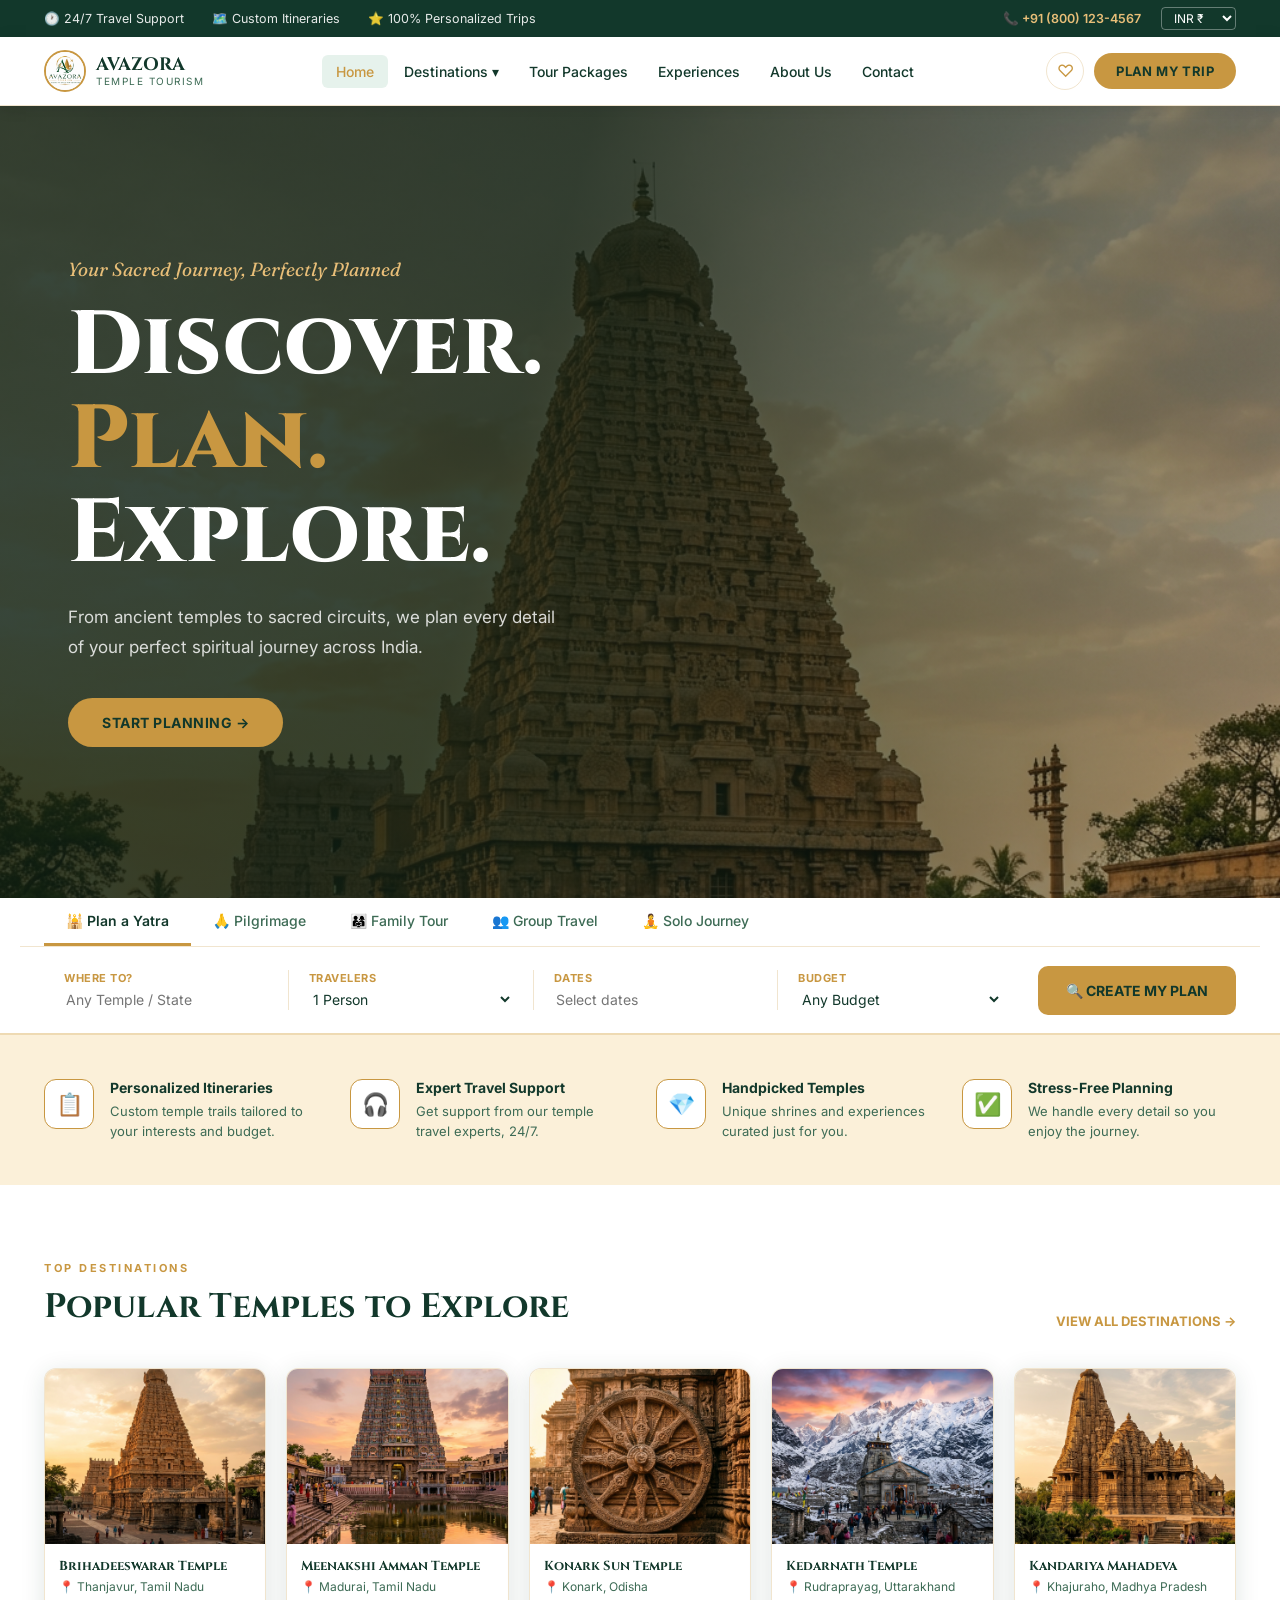
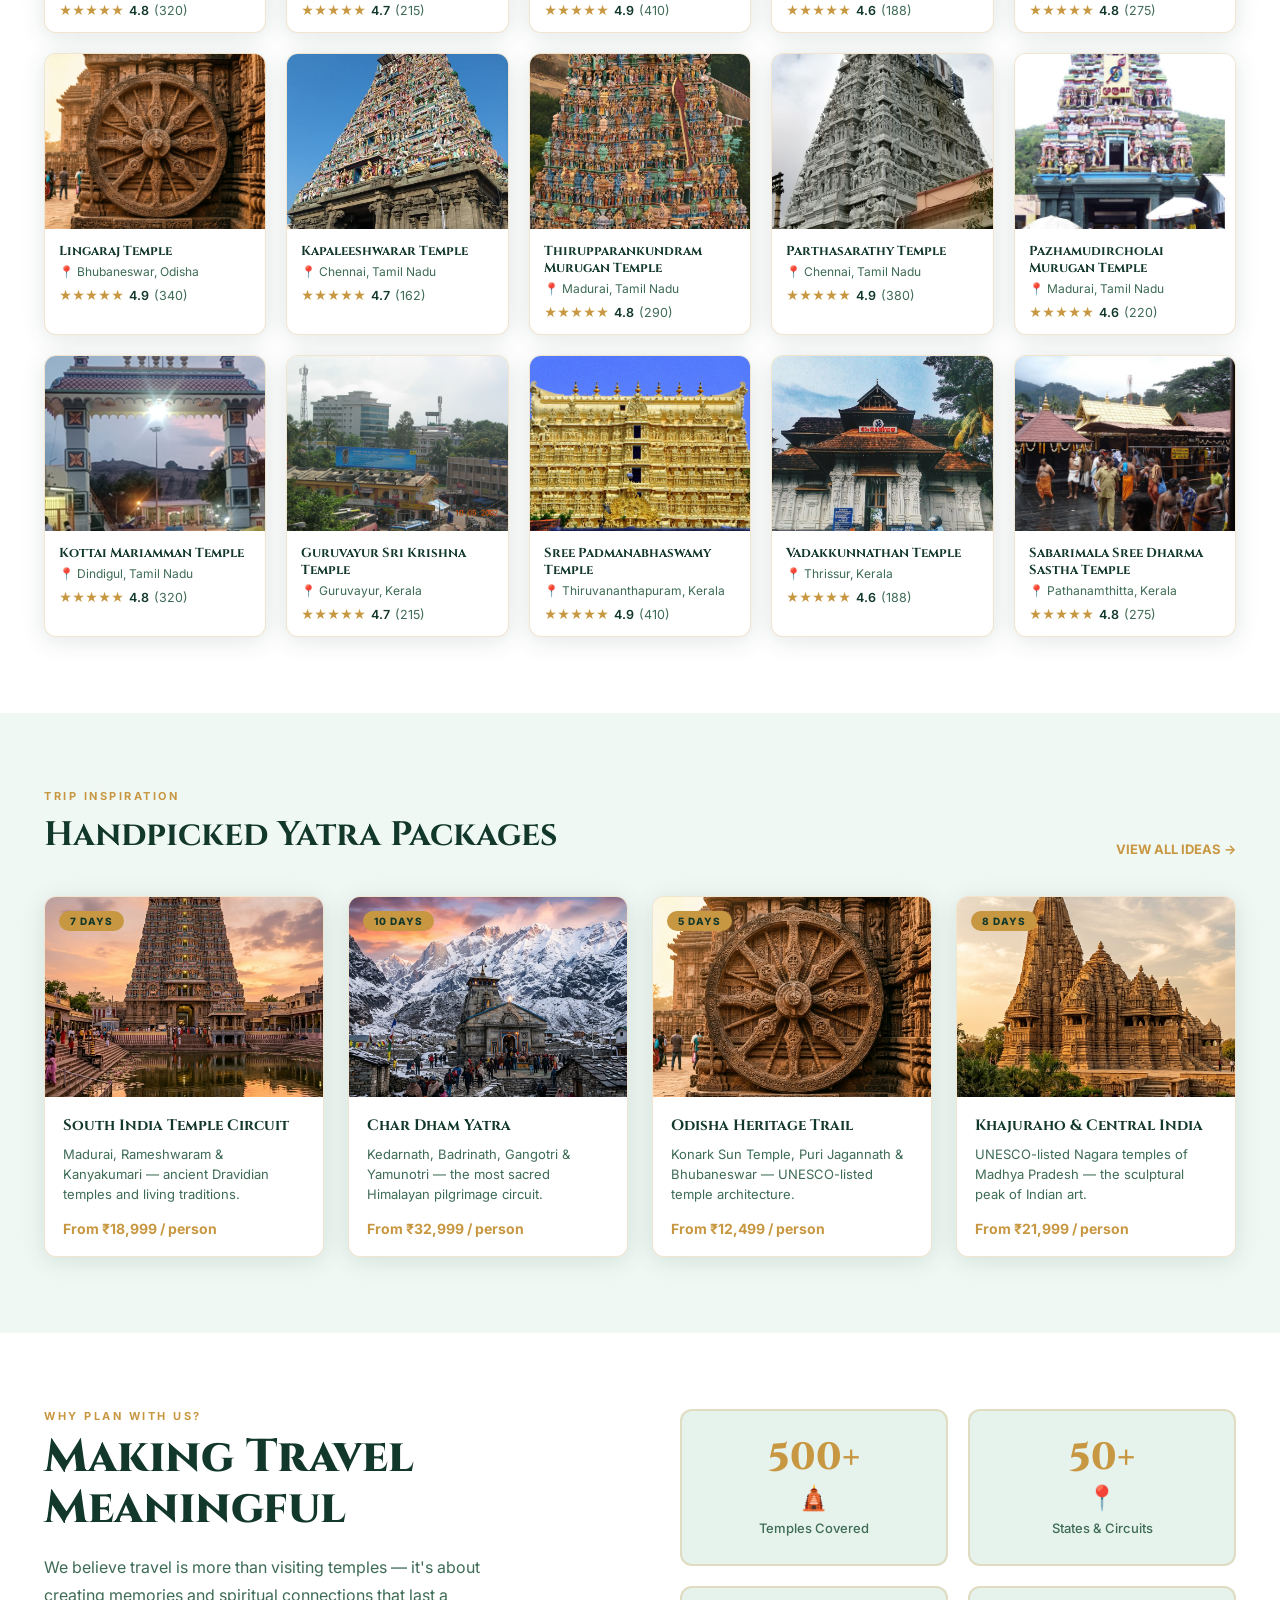
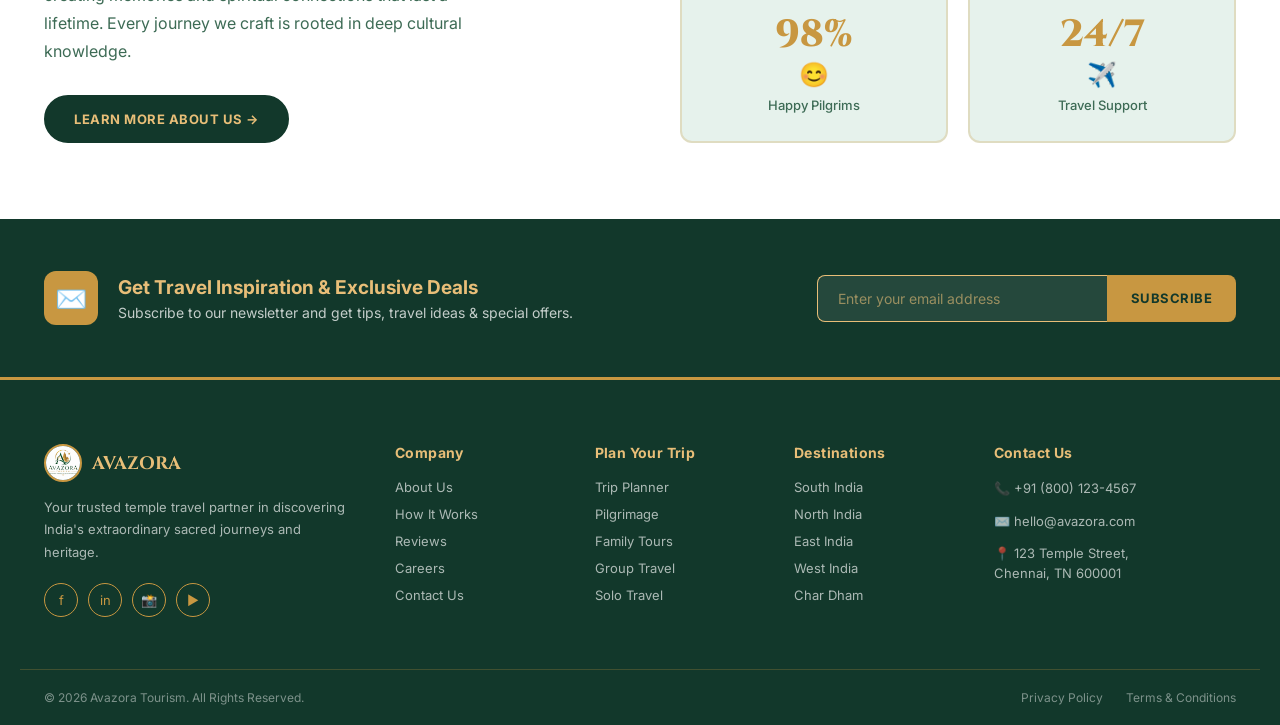
==== index.html @ a1feca76 "Deploy latest V2.1 website to root for GitHub Pages (index, destinations, packages, planner, images)" ====
<!DOCTYPE html>
<html lang="en">
<head>
    <meta charset="UTF-8" />
    <meta name="viewport" content="width=device-width, initial-scale=1.0" />
    <title>Avazora Tourism — Discover Sacred India</title>
    <meta name="description" content="Explore India's sacred temples, timeless heritage, architecture, and unforgettable spiritual journeys." />

    <!-- Fonts -->
    <link rel="preconnect" href="https://fonts.googleapis.com">
    <link rel="preconnect" href="https://fonts.gstatic.com" crossorigin>
    <link href="https://fonts.googleapis.com/css2?family=Cinzel:wght@500;600;700;800&family=Fraunces:ital,opsz,wght@0,9..144,400;0,9..144,600;1,9..144,500&family=Inter:wght@300;400;500;600;700&family=Space+Grotesk:wght@500;600;700&display=swap" rel="stylesheet">

    <style>
    /* ============================================================
       AVAZORA — Green + Gold Only Theme
    ============================================================ */
    :root {
        /* ── GREENS ── */
        --green:        #12382B;   /* deep forest green  */
        --green-mid:    #1E5C3E;   /* mid green          */
        --green-light:  #2A7A52;   /* lighter green      */
        --green-pale:   #E6F2EC;   /* very light green bg */
        --green-tint:   #F0F8F4;   /* section alternate bg */

        /* ── GOLDS ── */
        --gold:         #C89741;   /* primary gold       */
        --gold-bright:  #E8BE78;   /* brighter gold      */
        --gold-light:   #FBF0D9;   /* very light gold bg */

        /* ── NEUTRALS (green-tinted, not gray) ── */
        --white:        #FFFFFF;
        --text:         #12382B;   /* dark green as text */
        --text-soft:    #3D6B55;   /* softer green text  */
        --border:       rgba(200,151,65,0.25);  /* gold-tinted border */
        --border-solid: #C89741;

        --shadow:       0 4px 24px rgba(18,56,43,0.12);
        --radius:       12px;
    }

    *, *::before, *::after { box-sizing: border-box; }
    html, body {
        margin: 0; padding: 0;
        overflow-x: hidden;
        font-family: 'Inter', sans-serif;
        color: var(--text);
        background: var(--white);
        scroll-behavior: smooth;
    }
    a { text-decoration: none; }
    img { display: block; }
    button, input, select { font-family: inherit; }

    /* ─────────────────────────────
       TOP UTILITY BAR
    ───────────────────────────── */
    .top-bar {
        background: var(--green);
        color: rgba(255,255,255,0.9);
        font-size: 12.5px;
        padding: 7px 0;
    }
    .top-bar-inner {
        max-width: 1240px; margin: 0 auto; padding: 0 24px;
        display: flex; justify-content: space-between; align-items: center; flex-wrap: wrap; gap: 8px;
    }
    .top-bar-left { display: flex; gap: 28px; }
    .top-bar-left span { display: flex; align-items: center; gap: 6px; }
    .top-bar-right { display: flex; gap: 20px; align-items: center; }
    .top-bar-right a { color: var(--gold-bright); font-size: 12.5px; font-weight: 600; }
    .top-bar-right select {
        background: transparent; color: #fff;
        border: 1px solid rgba(255,255,255,0.35);
        border-radius: 4px; padding: 2px 8px; font-size: 12px; cursor: pointer;
    }

    /* ─────────────────────────────
       NAVBAR
    ───────────────────────────── */
    .navbar {
        position: sticky; top: 0; z-index: 1000;
        background: var(--white);
        box-shadow: 0 2px 16px rgba(18,56,43,0.12);
        border-bottom: 1px solid var(--border);
    }
    .nav-inner {
        max-width: 1240px; margin: 0 auto; padding: 0 24px;
        display: flex; align-items: center; gap: 16px; height: 68px;
    }
    .nav-logo {
        display: flex; align-items: center; gap: 10px; flex-shrink: 0;
    }
    .nav-logo img {
        width: 42px; height: 42px; border-radius: 50%; object-fit: cover;
        border: 2px solid var(--gold);
    }
    .nav-logo-text .brand { display: block; font-family: 'Cinzel', serif; font-size: 18px; font-weight: 700; color: var(--green); line-height: 1.1; }
    .nav-logo-text .sub   { display: block; font-size: 10px; color: var(--text-soft); letter-spacing: 1.5px; text-transform: uppercase; }

    .nav-links {
        display: flex; align-items: center; gap: 2px;
        flex: 1; justify-content: center;
    }
    .nav-links a {
        color: var(--green); font-size: 14px; font-weight: 500;
        padding: 8px 14px; border-radius: 6px; transition: 0.2s; white-space: nowrap;
    }
    .nav-links a:hover, .nav-links a.active { color: var(--gold); background: var(--green-pale); }

    .nav-dropdown { position: relative; }
    .nav-dropdown-menu {
        display: none; position: absolute; top: calc(100% + 6px); left: 0;
        background: var(--white); border: 1px solid var(--border);
        border-radius: var(--radius); box-shadow: var(--shadow);
        min-width: 190px; padding: 8px; z-index: 999;
    }
    .nav-dropdown:hover .nav-dropdown-menu { display: block; }
    .nav-dropdown-menu a {
        display: block; padding: 10px 16px; color: var(--green) !important;
        font-size: 14px; border-radius: 6px; transition: 0.2s;
    }
    .nav-dropdown-menu a:hover { background: var(--green-pale); color: var(--gold) !important; }

    .nav-right { display: flex; align-items: center; gap: 10px; }
    .nav-fav-btn {
        background: none; border: 1.5px solid var(--border);
        border-radius: 50%; width: 38px; height: 38px;
        font-size: 17px; cursor: pointer; color: var(--gold); transition: 0.2s;
        display: flex; align-items: center; justify-content: center;
    }
    .nav-fav-btn:hover { border-color: var(--gold); background: var(--gold-light); }

    .nav-plan-btn {
        background: var(--gold); color: var(--green);
        border: none; padding: 10px 22px; border-radius: 30px;
        font-size: 13px; font-weight: 700; cursor: pointer;
        letter-spacing: 0.4px; transition: 0.2s; white-space: nowrap;
    }
    .nav-plan-btn:hover { background: var(--gold-bright); transform: translateY(-1px); }

    .nav-mobile-toggle {
        display: none; background: var(--green-pale);
        border: 1.5px solid var(--border); border-radius: 7px;
        padding: 6px 11px; font-size: 20px; cursor: pointer; color: var(--green);
    }
    .nav-mobile-menu {
        display: none; flex-direction: column;
        background: var(--white); border-top: 2px solid var(--gold);
        padding: 10px 24px 20px;
    }
    .nav-mobile-menu.open { display: flex; }
    .nav-mobile-menu a {
        color: var(--green); padding: 13px 0;
        border-bottom: 1px solid var(--border); font-size: 15px;
    }
    .nav-mobile-menu a:last-child { border-bottom: none; color: var(--gold); font-weight: 700; }

    /* ─────────────────────────────
       HERO SECTION
    ───────────────────────────── */
    .hero {
        position: relative; height: 88vh; min-height: 560px;
        overflow: hidden; display: flex; align-items: center;
    }
    .hero-img {
        position: absolute; inset: 0;
        width: 100%; height: 100%; object-fit: cover; object-position: center top;
    }
    .hero-overlay {
        position: absolute; inset: 0;
        background: linear-gradient(105deg, rgba(12,30,19,0.82) 40%, rgba(12,30,19,0.30) 100%);
    }
    .hero-content {
        position: relative; z-index: 2;
        max-width: 1240px; width: 100%; margin: 0 auto; padding: 0 48px;
    }
    .hero-tagline {
        font-family: 'Fraunces', serif; font-style: italic;
        font-size: 19px; color: var(--gold-bright); margin: 0 0 18px;
    }
    .hero-heading {
        font-family: 'Cinzel', serif;
        font-size: clamp(46px, 7vw, 90px); font-weight: 800;
        color: #fff; line-height: 1.05; margin: 0 0 22px;
    }
    .hero-heading .gold { color: var(--gold); }
    .hero-desc {
        font-size: 17px; color: rgba(255,255,255,0.82);
        max-width: 500px; line-height: 1.75; margin: 0 0 36px;
    }
    .hero-btn {
        display: inline-flex; align-items: center; gap: 10px;
        background: var(--gold); color: var(--green);
        padding: 16px 34px; border-radius: 30px;
        font-size: 14px; font-weight: 700; letter-spacing: 0.5px;
        transition: 0.2s;
    }
    .hero-btn:hover { background: var(--gold-bright); transform: translateY(-2px); box-shadow: 0 8px 28px rgba(200,151,65,0.45); }

    /* ─────────────────────────────
       PLAN BAR
    ───────────────────────────── */
    .plan-bar {
        background: var(--white);
        box-shadow: 0 8px 32px rgba(0,0,0,0.11);
    }
    .plan-tabs {
        max-width: 1240px; margin: 0 auto;
        padding: 0 24px; display: flex; overflow-x: auto;
    }
    .plan-tab {
        background: none; border: none; padding: 14px 22px;
        font-size: 14px; font-weight: 500; color: var(--text-soft);
        cursor: pointer; border-bottom: 3px solid transparent;
        white-space: nowrap; transition: 0.2s; display: flex; align-items: center; gap: 7px;
    }
    .plan-tab:hover { color: var(--green); }
    .plan-tab.active { color: var(--green); border-bottom-color: var(--gold); font-weight: 600; }

    .plan-search {
        max-width: 1240px; margin: 0 auto; padding: 16px 24px;
        display: flex; align-items: center; gap: 0;
        border-top: 1px solid var(--border); flex-wrap: wrap;
    }
    .plan-field { flex: 1; min-width: 130px; padding: 8px 20px; }
    .plan-field label {
        display: block; font-size: 11px; font-weight: 700;
        color: var(--gold); text-transform: uppercase;
        letter-spacing: 0.5px; margin-bottom: 4px;
    }
    .plan-field input, .plan-field select {
        width: 100%; border: none; outline: none;
        font-size: 14px; color: var(--green); background: transparent;
    }
    .plan-divider { width: 1px; height: 40px; background: var(--border); flex-shrink: 0; }
    .plan-search-btn {
        background: var(--gold); color: var(--green);
        border: none; padding: 16px 28px; border-radius: 10px;
        font-size: 14px; font-weight: 700; cursor: pointer;
        margin-left: 16px; transition: 0.2s; white-space: nowrap; flex-shrink: 0;
    }
    .plan-search-btn:hover { background: var(--gold-bright); }

    /* ─────────────────────────────
       FEATURES STRIP
    ───────────────────────────── */
    .features {
        border-top: 2px solid var(--border); padding: 44px 0;
        background: var(--gold-light);
    }
    .features-inner {
        max-width: 1240px; margin: 0 auto; padding: 0 24px;
        display: grid; grid-template-columns: repeat(4,1fr); gap: 32px;
    }
    .feature { display: flex; align-items: flex-start; gap: 16px; }
    .feature-icon {
        width: 50px; height: 50px; border: 1.5px solid var(--gold);
        border-radius: 12px; display: flex; align-items: center;
        justify-content: center; font-size: 22px; flex-shrink: 0;
        background: var(--white);
    }
    .feature h4 { margin: 0 0 5px; font-size: 14px; font-weight: 700; color: var(--green); }
    .feature p  { margin: 0; font-size: 13px; color: var(--text-soft); line-height: 1.55; }

    /* ─────────────────────────────
       SECTION SHELL
    ───────────────────────────── */
    .section { padding: 76px 0; background: var(--white); }
    .section-gray { background: var(--green-tint); }
    .section-inner { max-width: 1240px; margin: 0 auto; padding: 0 24px; }
    .section-header {
        display: flex; justify-content: space-between;
        align-items: flex-end; margin-bottom: 38px;
    }
    .eyebrow {
        display: block; font-size: 11px; font-weight: 700;
        color: var(--gold); text-transform: uppercase;
        letter-spacing: 2.5px; margin-bottom: 9px;
    }
    .section-header h2 {
        font-family: 'Cinzel', serif;
        font-size: clamp(22px, 3vw, 34px); font-weight: 700;
        color: var(--green); margin: 0;
    }
    .view-all {
        color: var(--gold); font-size: 13px; font-weight: 700;
        white-space: nowrap; display: flex; align-items: center; gap: 4px;
        transition: 0.2s; border-bottom: 1px solid transparent;
    }
    .view-all:hover { border-bottom-color: var(--gold); }

    /* ─────────────────────────────
       TEMPLE GRID
    ───────────────────────────── */
    .temple-grid-w {
        display: grid;
        grid-template-columns: repeat(5, 1fr);
        gap: 20px;
    }
    .temple-card-w {
        border-radius: var(--radius); overflow: hidden;
        box-shadow: var(--shadow); background: var(--white);
        border: 1px solid var(--border);
        cursor: pointer; transition: transform 0.25s, box-shadow 0.25s;
    }
    .temple-card-w:hover { transform: translateY(-6px); box-shadow: 0 14px 40px rgba(18,56,43,0.18); border-color: var(--gold); }
    .temple-card-w img { width: 100%; height: 175px; object-fit: cover; }
    .temple-card-w .tc-info { padding: 14px; }
    .temple-card-w .tc-name {
        font-family: 'Cinzel', serif; font-size: 13px; font-weight: 700;
        color: var(--green); margin: 0 0 4px; line-height: 1.3;
    }
    .temple-card-w .tc-loc { font-size: 12px; color: var(--text-soft); margin-bottom: 9px; }
    .temple-card-w .tc-rating {
        display: flex; align-items: center; gap: 5px;
        font-size: 12.5px; font-weight: 600; color: var(--green);
    }
    .tc-stars { color: var(--gold); }
    .tc-count { color: var(--text-soft); font-weight: 400; }

    /* ─────────────────────────────
       PACKAGES
    ───────────────────────────── */
    .packages-grid {
        display: grid; grid-template-columns: repeat(4,1fr); gap: 24px;
    }
    .pkg-card {
        background: var(--white); border-radius: var(--radius);
        overflow: hidden; box-shadow: var(--shadow);
        border: 1px solid var(--border);
        position: relative; transition: transform 0.25s; cursor: pointer;
    }
    .pkg-card:hover { transform: translateY(-6px); border-color: var(--gold); }
    .pkg-badge {
        position: absolute; top: 14px; left: 14px;
        background: var(--gold); color: var(--green);
        font-size: 10px; font-weight: 800; padding: 4px 11px;
        border-radius: 20px; letter-spacing: 1px; z-index: 2;
    }
    .pkg-card img { width: 100%; height: 200px; object-fit: cover; }
    .pkg-info { padding: 18px; }
    .pkg-info h3 {
        font-family: 'Cinzel', serif; font-size: 15px;
        font-weight: 700; color: var(--green); margin: 0 0 8px;
    }
    .pkg-info p {
        font-size: 13px; color: var(--text-soft);
        line-height: 1.55; margin: 0 0 14px;
    }
    .pkg-price { font-size: 14px; font-weight: 700; color: var(--gold); }

    /* ─────────────────────────────
       WHY AVAZORA
    ───────────────────────────── */
    .why-grid {
        display: grid; grid-template-columns: 1fr 1fr;
        gap: 80px; align-items: center;
    }
    .why-left h2 {
        font-family: 'Cinzel', serif;
        font-size: clamp(28px, 4vw, 46px); font-weight: 800;
        color: var(--green); line-height: 1.1; margin: 0 0 20px;
    }
    .why-left p {
        font-size: 16px; color: var(--text-soft);
        line-height: 1.75; margin: 0 0 30px; max-width: 440px;
    }
    .why-btn {
        display: inline-flex; align-items: center; gap: 8px;
        background: var(--green); color: var(--gold-bright);
        padding: 14px 28px; border-radius: 30px;
        font-size: 13px; font-weight: 700; letter-spacing: 0.5px; transition: 0.2s;
        border: 2px solid var(--green);
    }
    .why-btn:hover { background: var(--gold); color: var(--green); border-color: var(--gold); }
    .why-stats {
        display: grid; grid-template-columns: 1fr 1fr; gap: 20px;
    }
    .stat-card {
        border: 2px solid var(--border); border-radius: var(--radius);
        padding: 28px 20px; text-align: center; transition: 0.2s;
        background: var(--green-pale);
    }
    .stat-card:hover { border-color: var(--gold); background: var(--gold-light); box-shadow: var(--shadow); }
    .stat-num {
        font-family: 'Cinzel', serif; font-size: 38px; font-weight: 800;
        color: var(--gold); line-height: 1; margin-bottom: 6px;
    }
    .stat-ico { font-size: 24px; margin-bottom: 8px; }
    .stat-lbl { font-size: 13px; color: var(--text-soft); font-weight: 500; }

    /* ─────────────────────────────
       NEWSLETTER
    ───────────────────────────── */
    .newsletter {
        background: var(--green); padding: 52px 0;
    }
    .newsletter-inner {
        max-width: 1240px; margin: 0 auto; padding: 0 24px;
        display: flex; align-items: center;
        justify-content: space-between; gap: 32px; flex-wrap: wrap;
    }
    .newsletter-left { display: flex; align-items: center; gap: 20px; }
    .nl-icon {
        width: 54px; height: 54px; background: var(--gold);
        border-radius: 12px; display: flex; align-items: center;
        justify-content: center; font-size: 26px; flex-shrink: 0; color: var(--green);
    }
    .newsletter-left h3 { margin: 0 0 5px; font-size: 19px; font-weight: 700; color: var(--gold-bright); }
    .newsletter-left p  { margin: 0; font-size: 14px; color: rgba(255,255,255,0.75); }
    .nl-form { display: flex; flex-shrink: 0; }
    .nl-form input {
        padding: 14px 20px; border: 1.5px solid var(--gold-bright);
        border-right: none; border-radius: 8px 0 0 8px;
        font-size: 14px; width: 290px; outline: none; background: rgba(255,255,255,0.08);
        color: var(--gold-bright);
    }
    .nl-form input::placeholder { color: rgba(232,190,120,0.6); }
    .nl-form input:focus { border-color: var(--gold); background: rgba(255,255,255,0.12); }
    .nl-form button {
        background: var(--gold); color: var(--green);
        border: none; padding: 14px 24px; border-radius: 0 8px 8px 0;
        font-size: 13px; font-weight: 700; cursor: pointer;
        letter-spacing: 0.5px; transition: 0.2s;
    }
    .nl-form button:hover { background: var(--gold-bright); }

    /* ─────────────────────────────
       FOOTER
    ───────────────────────────── */
    .footer { background: var(--green); border-top: 3px solid var(--gold); padding: 64px 0 0; }
    .footer-inner {
        max-width: 1240px; margin: 0 auto; padding: 0 24px 52px;
        display: grid; grid-template-columns: 2fr 1fr 1fr 1fr 1.6fr; gap: 48px;
    }
    .footer-brand { }
    .footer-logo { display: flex; align-items: center; gap: 10px; margin-bottom: 14px; }
    .footer-logo img { width: 38px; height: 38px; border-radius: 50%; object-fit: cover; border: 2px solid var(--gold); }
    .footer-logo span { font-family: 'Cinzel', serif; font-size: 18px; font-weight: 700; color: var(--gold-bright); }
    .footer-brand p { font-size: 13px; color: rgba(255,255,255,0.65); line-height: 1.7; margin: 0 0 20px; }
    .footer-social { display: flex; gap: 10px; }
    .footer-social a {
        width: 34px; height: 34px; border: 1.5px solid var(--gold);
        border-radius: 50%; display: flex; align-items: center;
        justify-content: center; color: var(--gold);
        font-size: 13px; transition: 0.2s;
    }
    .footer-social a:hover { background: var(--gold); color: var(--green); }
    .footer-col h4 { font-size: 14px; font-weight: 700; color: var(--gold-bright); margin: 0 0 18px; letter-spacing: 0.4px; }
    .footer-col a {
        display: block; color: rgba(255,255,255,0.65);
        font-size: 13px; margin-bottom: 11px; transition: 0.2s;
    }
    .footer-col a:hover { color: var(--gold-bright); }
    .footer-col .contact-line { font-size: 13px; color: rgba(255,255,255,0.65); margin-bottom: 10px; line-height: 1.5; }
    .footer-bottom {
        border-top: 1px solid rgba(200,151,65,0.25);
        padding: 20px 24px; max-width: 1240px; margin: 0 auto;
        display: flex; justify-content: space-between; align-items: center;
        font-size: 12px; color: rgba(255,255,255,0.45); flex-wrap: wrap; gap: 12px;
    }
    .footer-bottom a { color: rgba(255,255,255,0.45); margin-left: 20px; }
    .footer-bottom a:hover { color: var(--gold-bright); }

    /* ─────────────────────────────
       AUTH MODAL
    ───────────────────────────── */
    .auth-backdrop {
        display: none; position: fixed; inset: 0;
        background: rgba(18,56,43,0.7); z-index: 9999;
        align-items: center; justify-content: center;
    }
    .auth-backdrop.open { display: flex; }
    .auth-modal {
        background: var(--white); border-radius: 16px;
        border: 2px solid var(--gold);
        width: 100%; max-width: 820px; margin: 20px;
        overflow: hidden; box-shadow: 0 24px 60px rgba(18,56,43,0.35);
        position: relative;
    }
    .auth-close {
        position: absolute; top: 16px; right: 16px;
        width: 32px; height: 32px; border-radius: 50%;
        background: var(--green-pale); cursor: pointer;
        display: flex; align-items: center; justify-content: center;
        font-size: 18px; color: var(--green); z-index: 10;
        border: 1px solid var(--border); transition: 0.2s;
    }
    .auth-close:hover { background: var(--gold); color: var(--green); }
    .auth-split { display: flex; min-height: 420px; }
    .auth-left {
        width: 42%; background: linear-gradient(160deg, var(--green) 0%, var(--green-mid) 100%);
        padding: 48px 36px; display: flex; flex-direction: column;
        align-items: center; justify-content: center; text-align: center;
    }
    .auth-left img { width: 70px; height: 70px; border-radius: 50%; object-fit: cover; border: 2.5px solid var(--gold); margin-bottom: 18px; }
    .auth-left h3 { font-family: 'Cinzel', serif; color: var(--gold-bright); font-size: 22px; margin: 0 0 24px; }
    .auth-benefits { list-style: none; padding: 0; margin: 0; width: 100%; }
    .auth-benefits li { color: rgba(255,255,255,0.85); font-size: 14px; padding: 10px 0; border-bottom: 1px solid rgba(200,151,65,0.25); display: flex; align-items: center; gap: 10px; text-align: left; }
    .auth-benefits li:last-child { border-bottom: none; }
    .auth-right { flex: 1; padding: 48px 40px; }
    .auth-right h2 { font-family: 'Cinzel', serif; font-size: 22px; color: var(--green); margin: 0 0 8px; }
    .auth-sub { font-size: 14px; color: var(--text-soft); margin: 0 0 28px; }
    .auth-form { display: flex; flex-direction: column; gap: 14px; }
    .auth-input {
        width: 100%; padding: 14px 16px; border: 1.5px solid var(--border);
        border-radius: 8px; font-size: 14px; outline: none; transition: 0.2s;
        color: var(--green);
    }
    .auth-input:focus { border-color: var(--gold); background: var(--gold-light); }
    .auth-btn {
        background: var(--gold); color: var(--green); border: none;
        padding: 15px; border-radius: 8px; font-size: 15px;
        font-weight: 700; cursor: pointer; transition: 0.2s;
    }
    .auth-btn:hover { background: var(--gold-bright); }
    .auth-terms { font-size: 12px; color: var(--text-soft); margin-top: 16px; }
    .auth-terms a { color: var(--green-mid); font-weight: 600; }

    /* ─────────────────────────────
       RESPONSIVE
    ───────────────────────────── */
    @media (max-width: 1100px) {
        .temple-grid-w { grid-template-columns: repeat(3,1fr); }
        .packages-grid  { grid-template-columns: repeat(2,1fr); }
        .features-inner { grid-template-columns: repeat(2,1fr); }
        .footer-inner   { grid-template-columns: 1fr 1fr 1fr; gap: 32px; }
    }
    @media (max-width: 820px) {
        .nav-links { display: none; }
        .nav-mobile-toggle { display: block; }
        .why-grid  { grid-template-columns: 1fr; gap: 40px; }
        .temple-grid-w { grid-template-columns: repeat(2,1fr); }
        .packages-grid { grid-template-columns: 1fr; }
        .footer-inner  { grid-template-columns: 1fr 1fr; }
        .hero-content  { padding: 0 24px; }
        .plan-search   { flex-direction: column; gap: 12px; }
        .plan-divider  { display: none; }
        .plan-search-btn { width: 100%; margin-left: 0; }
        .auth-left { display: none; }
    }
    @media (max-width: 540px) {
        .temple-grid-w { grid-template-columns: 1fr; }
        .features-inner { grid-template-columns: 1fr; }
        .why-stats { grid-template-columns: 1fr 1fr; }
        .footer-inner { grid-template-columns: 1fr; }
        .top-bar-left { display: none; }
        .newsletter-inner { flex-direction: column; }
        .nl-form { width: 100%; }
        .nl-form input { width: 100%; }
    }
    </style>
</head>
<body>

    <!-- ═══════════════════════════════════════════
         TOP UTILITY BAR
    ═══════════════════════════════════════════ -->
    <div class="top-bar">
        <div class="top-bar-inner">
            <div class="top-bar-left">
                <span>🕐 24/7 Travel Support</span>
                <span>🗺️ Custom Itineraries</span>
                <span>⭐ 100% Personalized Trips</span>
            </div>
            <div class="top-bar-right">
                <a href="tel:+918001234567">📞 +91 (800) 123-4567</a>
                <select aria-label="Currency">
                    <option>INR ₹</option>
                    <option>USD $</option>
                </select>
            </div>
        </div>
    </div>

    <!-- ═══════════════════════════════════════════
         NAVBAR
    ═══════════════════════════════════════════ -->
    <nav class="navbar" id="nav">
        <div class="nav-inner">
            <a href="#home" class="nav-logo">
                <img src="images/logo.jpg" alt="Avazora Logo">
                <div class="nav-logo-text">
                    <span class="brand">AVAZORA</span>
                    <span class="sub">Temple Tourism</span>
                </div>
            </a>

            <div class="nav-links">
                <a href="index.html" class="active">Home</a>
                <div class="nav-dropdown">
                    <a href="destinations.html">Destinations ▾</a>
                    <div class="nav-dropdown-menu">
                        <a href="destinations.html?state=Tamil Nadu">Tamil Nadu</a>
                        <a href="destinations.html?state=Kerala">Kerala</a>
                        <a href="destinations.html?state=Odisha">Odisha</a>
                        <a href="destinations.html?state=Uttarakhand">Uttarakhand</a>
                        <a href="destinations.html?state=Madhya Pradesh">Madhya Pradesh</a>
                        <a href="destinations.html?state=Karnataka">Karnataka</a>
                    </div>
                </div>
                <a href="packages.html">Tour Packages</a>
                <a href="#services">Experiences</a>
                <a href="about.html">About Us</a>
                <a href="contact.html">Contact</a>
            </div>

            <div class="nav-right">
                <button class="nav-fav-btn" title="Saved temples">♡</button>
                <button class="nav-plan-btn" id="navPlanBtn" onclick="document.getElementById('authBackdrop').classList.add('open')">PLAN MY TRIP</button>
                <button class="nav-mobile-toggle" id="mobileToggle">☰</button>
            </div>
        </div>
        <div class="nav-mobile-menu" id="mobileMenu">
            <a href="index.html">Home</a>
            <a href="destinations.html">Destinations</a>
            <a href="packages.html">Tour Packages</a>
            <a href="#services">Experiences</a>
            <a href="about.html">About Us</a>
            <a href="contact.html">Contact</a>
            <a href="#" id="mobileAuthLink" onclick="document.getElementById('authBackdrop').classList.add('open'); document.getElementById('mobileMenu').classList.remove('open');">Login / Signup</a>
        </div>
    </nav>

    <!-- ═══════════════════════════════════════════
         HERO
    ═══════════════════════════════════════════ -->
    <section class="hero" id="home">
        <img src="images/brihadeeswarar.jpg" alt="Brihadeeswarar Temple" class="hero-img" onerror="this.src='images/meenakshi.jpg'">
        <div class="hero-overlay"></div>
        <div class="hero-content">
            <p class="hero-tagline">Your Sacred Journey, Perfectly Planned</p>
            <h1 class="hero-heading">
                Discover.<br>
                <span class="gold">Plan.</span><br>
                Explore.
            </h1>
            <p class="hero-desc">From ancient temples to sacred circuits, we plan every detail of your perfect spiritual journey across India.</p>
            <a href="#plan" class="hero-btn">START PLANNING →</a>
        </div>
    </section>

    <!-- ═══════════════════════════════════════════
         PLAN BAR
    ═══════════════════════════════════════════ -->
    <div class="plan-bar" id="plan">
        <div class="plan-tabs">
            <button class="plan-tab active" data-tab="yatra">🕌 Plan a Yatra</button>
            <button class="plan-tab" data-tab="pilgrimage">🙏 Pilgrimage</button>
            <button class="plan-tab" data-tab="family">👨‍👩‍👧 Family Tour</button>
            <button class="plan-tab" data-tab="group">👥 Group Travel</button>
            <button class="plan-tab" data-tab="solo">🧘 Solo Journey</button>
        </div>
        <div class="plan-search">
            <div class="plan-field">
                <label>Where to?</label>
                <input type="text" placeholder="Any Temple / State">
            </div>
            <div class="plan-divider"></div>
            <div class="plan-field">
                <label>Travelers</label>
                <select>
                    <option>1 Person</option>
                    <option>2 Persons</option>
                    <option>Family (4+)</option>
                    <option>Group (10+)</option>
                </select>
            </div>
            <div class="plan-divider"></div>
            <div class="plan-field">
                <label>Dates</label>
                <input type="text" placeholder="Select dates" onfocus="this.type='date'" onblur="if(!this.value)this.type='text'">
            </div>
            <div class="plan-divider"></div>
            <div class="plan-field">
                <label>Budget</label>
                <select>
                    <option>Any Budget</option>
                    <option>Under ₹10,000</option>
                    <option>₹10K – ₹25K</option>
                    <option>₹25K – ₹50K</option>
                    <option>₹50K+</option>
                </select>
            </div>
            <button class="plan-search-btn" onclick="document.getElementById('authBackdrop').classList.add('open')">
                🔍 CREATE MY PLAN
            </button>
        </div>
    </div>

    <!-- ═══════════════════════════════════════════
         FEATURES
    ═══════════════════════════════════════════ -->
    <div class="features" id="services">
        <div class="features-inner">
            <div class="feature">
                <div class="feature-icon">📋</div>
                <div>
                    <h4>Personalized Itineraries</h4>
                    <p>Custom temple trails tailored to your interests and budget.</p>
                </div>
            </div>
            <div class="feature">
                <div class="feature-icon">🎧</div>
                <div>
                    <h4>Expert Travel Support</h4>
                    <p>Get support from our temple travel experts, 24/7.</p>
                </div>
            </div>
            <div class="feature">
                <div class="feature-icon">💎</div>
                <div>
                    <h4>Handpicked Temples</h4>
                    <p>Unique shrines and experiences curated just for you.</p>
                </div>
            </div>
            <div class="feature">
                <div class="feature-icon">✅</div>
                <div>
                    <h4>Stress-Free Planning</h4>
                    <p>We handle every detail so you enjoy the journey.</p>
                </div>
            </div>
        </div>
    </div>

    <!-- ═══════════════════════════════════════════
         POPULAR TEMPLES
    ═══════════════════════════════════════════ -->
    <section class="section" id="temples">
        <div class="section-inner">
            <div class="section-header">
                <div>
                    <span class="eyebrow">TOP DESTINATIONS</span>
                    <h2>Popular Temples to Explore</h2>
                </div>
                <a href="#temples" class="view-all">VIEW ALL DESTINATIONS →</a>
            </div>
            <!-- Rendered by main.js into .temple-grid-w -->
            <div class="temple-grid-w" id="templeGrid"></div>
        </div>
    </section>

    <!-- ═══════════════════════════════════════════
         PACKAGES
    ═══════════════════════════════════════════ -->
    <section class="section section-gray" id="packages">
        <div class="section-inner">
            <div class="section-header">
                <div>
                    <span class="eyebrow">TRIP INSPIRATION</span>
                    <h2>Handpicked Yatra Packages</h2>
                </div>
                <a href="#" class="view-all">VIEW ALL IDEAS →</a>
            </div>
            <div class="packages-grid">
                <div class="pkg-card">
                    <div class="pkg-badge">7 DAYS</div>
                    <img src="images/meenakshi.jpg" alt="South India Circuit" onerror="this.style.height='200px';this.style.background='#c8974133'">
                    <div class="pkg-info">
                        <h3>South India Temple Circuit</h3>
                        <p>Madurai, Rameshwaram & Kanyakumari — ancient Dravidian temples and living traditions.</p>
                        <span class="pkg-price">From ₹18,999 / person</span>
                    </div>
                </div>
                <div class="pkg-card">
                    <div class="pkg-badge">10 DAYS</div>
                    <img src="images/kedarnath.jpg" alt="Char Dham" onerror="this.style.height='200px';this.style.background='#12382b33'">
                    <div class="pkg-info">
                        <h3>Char Dham Yatra</h3>
                        <p>Kedarnath, Badrinath, Gangotri & Yamunotri — the most sacred Himalayan pilgrimage circuit.</p>
                        <span class="pkg-price">From ₹32,999 / person</span>
                    </div>
                </div>
                <div class="pkg-card">
                    <div class="pkg-badge">5 DAYS</div>
                    <img src="images/konark.jpg" alt="Odisha Heritage" onerror="this.style.height='200px';this.style.background='#c8974133'">
                    <div class="pkg-info">
                        <h3>Odisha Heritage Trail</h3>
                        <p>Konark Sun Temple, Puri Jagannath & Bhubaneswar — UNESCO-listed temple architecture.</p>
                        <span class="pkg-price">From ₹12,499 / person</span>
                    </div>
                </div>
                <div class="pkg-card">
                    <div class="pkg-badge">8 DAYS</div>
                    <img src="images/kandariya.jpg" alt="Central India" onerror="this.style.height='200px';this.style.background='#12382b33'">
                    <div class="pkg-info">
                        <h3>Khajuraho & Central India</h3>
                        <p>UNESCO-listed Nagara temples of Madhya Pradesh — the sculptural peak of Indian art.</p>
                        <span class="pkg-price">From ₹21,999 / person</span>
                    </div>
                </div>
            </div>
        </div>
    </section>

    <!-- ═══════════════════════════════════════════
         WHY AVAZORA
    ═══════════════════════════════════════════ -->
    <section class="section" id="why">
        <div class="section-inner why-grid">
            <div class="why-left">
                <span class="eyebrow">WHY PLAN WITH US?</span>
                <h2>Making Travel<br>Meaningful</h2>
                <p>We believe travel is more than visiting temples — it's about creating memories and spiritual connections that last a lifetime. Every journey we craft is rooted in deep cultural knowledge.</p>
                <a href="about.html" class="why-btn">LEARN MORE ABOUT US →</a>
            </div>
            <div class="why-stats">
                <div class="stat-card">
                    <div class="stat-num">500+</div>
                    <div class="stat-ico">🛕</div>
                    <div class="stat-lbl">Temples Covered</div>
                </div>
                <div class="stat-card">
                    <div class="stat-num">50+</div>
                    <div class="stat-ico">📍</div>
                    <div class="stat-lbl">States & Circuits</div>
                </div>
                <div class="stat-card">
                    <div class="stat-num">98%</div>
                    <div class="stat-ico">😊</div>
                    <div class="stat-lbl">Happy Pilgrims</div>
                </div>
                <div class="stat-card">
                    <div class="stat-num">24/7</div>
                    <div class="stat-ico">✈️</div>
                    <div class="stat-lbl">Travel Support</div>
                </div>
            </div>
        </div>
    </section>

    <!-- ═══════════════════════════════════════════
         NEWSLETTER
    ═══════════════════════════════════════════ -->
    <div class="newsletter">
        <div class="newsletter-inner">
            <div class="newsletter-left">
                <div class="nl-icon">✉️</div>
                <div>
                    <h3>Get Travel Inspiration & Exclusive Deals</h3>
                    <p>Subscribe to our newsletter and get tips, travel ideas & special offers.</p>
                </div>
            </div>
            <div class="nl-form">
                <input type="email" placeholder="Enter your email address">
                <button>SUBSCRIBE</button>
            </div>
        </div>
    </div>

    <!-- ═══════════════════════════════════════════
         FOOTER
    ═══════════════════════════════════════════ -->
    <footer class="footer">
        <div class="footer-inner">
            <div class="footer-brand">
                <div class="footer-logo">
                    <img src="images/logo.jpg" alt="Avazora">
                    <span>AVAZORA</span>
                </div>
                <p>Your trusted temple travel partner in discovering India's extraordinary sacred journeys and heritage.</p>
                <div class="footer-social">
                    <a href="#">f</a>
                    <a href="#">in</a>
                    <a href="#">📸</a>
                    <a href="#">▶</a>
                </div>
            </div>
            <div class="footer-col">
                <h4>Company</h4>
                <a href="about.html">About Us</a>
                <a href="#">How It Works</a>
                <a href="#">Reviews</a>
                <a href="#">Careers</a>
                <a href="contact.html">Contact Us</a>
            </div>
            <div class="footer-col">
                <h4>Plan Your Trip</h4>
                <a href="#plan">Trip Planner</a>
                <a href="#packages">Pilgrimage</a>
                <a href="#packages">Family Tours</a>
                <a href="#packages">Group Travel</a>
                <a href="#packages">Solo Travel</a>
            </div>
            <div class="footer-col">
                <h4>Destinations</h4>
                <a href="#temples">South India</a>
                <a href="#temples">North India</a>
                <a href="#temples">East India</a>
                <a href="#temples">West India</a>
                <a href="#packages">Char Dham</a>
            </div>
            <div class="footer-col">
                <h4>Contact Us</h4>
                <p class="contact-line">📞 +91 (800) 123-4567</p>
                <p class="contact-line">✉️ hello@avazora.com</p>
                <p class="contact-line">📍 123 Temple Street,<br>Chennai, TN 600001</p>
            </div>
        </div>
        <div class="footer-bottom">
            <span>© 2026 Avazora Tourism. All Rights Reserved.</span>
            <div>
                <a href="#">Privacy Policy</a>
                <a href="#">Terms & Conditions</a>
            </div>
        </div>
    </footer>

    <!-- ═══════════════════════════════════════════
         AUTH MODAL
    ═══════════════════════════════════════════ -->
    <div class="auth-backdrop" id="authBackdrop">
        <div class="auth-modal">
            <button class="auth-close" onclick="document.getElementById('authBackdrop').classList.remove('open')">✕</button>
            <div class="auth-split">
                <div class="auth-left">
                    <img src="images/logo.jpg" alt="Avazora">
                    <h3>Join Avazora</h3>
                    <ul class="auth-benefits">
                        <li>✨ Personalized Yatra Itineraries</li>
                        <li>🛕 Exclusive Temple Insights</li>
                        <li>📅 Festival Alerts & Updates</li>
                    </ul>
                </div>
                <div class="auth-right">
                    <div id="authStep1">
                        <h2>Login or Create an Account</h2>
                        <p class="auth-sub">Enter your email or mobile number to continue</p>
                        <form class="auth-form" onsubmit="event.preventDefault(); document.getElementById('authStep1').style.display='none'; document.getElementById('authStep2').style.display='block';">
                            <input type="text" class="auth-input" placeholder="Email Id / Mobile Number" required>
                            <button type="submit" class="auth-btn">Continue</button>
                        </form>
                        <div class="auth-terms">By proceeding, you agree with our <a href="#">Terms of Service</a> & <a href="#">Privacy Policy</a>.</div>
                    </div>
                    <div id="authStep2" style="display:none;">
                        <h2>Complete Your Profile</h2>
                        <p class="auth-sub">Please provide your personal details to create an account.</p>
                        <form class="auth-form" onsubmit="event.preventDefault(); completeLogin(this);">
                            <input type="text" class="auth-input" placeholder="Full Name" required>
                            <input type="password" class="auth-input" placeholder="Create Password" required>
                            <button type="submit" class="auth-btn">Create Account & Login</button>
                        </form>
                        <div class="auth-terms" style="margin-top:16px;">
                            <a href="#" onclick="document.getElementById('authStep2').style.display='none'; document.getElementById('authStep1').style.display='block';">← Back</a>
                        </div>
                    </div>
                </div>
            </div>
        </div>
    </div>

    <!-- ═══════════════════════════════════════════
         SCRIPTS
    ═══════════════════════════════════════════ -->
    <script>
        // Mobile nav toggle
        document.getElementById('mobileToggle').addEventListener('click', () => {
            document.getElementById('mobileMenu').classList.toggle('open');
        });

        // Plan bar tabs
        document.querySelectorAll('.plan-tab').forEach(btn => {
            btn.addEventListener('click', () => {
                document.querySelectorAll('.plan-tab').forEach(b => b.classList.remove('active'));
                btn.classList.add('active');
            });
        });

        // Scroll: add shadow to navbar on scroll
        window.addEventListener('scroll', () => {
            const nav = document.getElementById('nav');
            nav.style.boxShadow = window.scrollY > 10 ? '0 4px 24px rgba(0,0,0,0.14)' : '0 2px 16px rgba(0,0,0,0.09)';
        });

        // Auth: completeLogin
        function completeLogin(form) {
            const btn = form.querySelector('button');
            btn.innerText = 'Authenticating...';
            const nameInput = form.querySelector('input[placeholder="Full Name"]');
            const userName = nameInput && nameInput.value.trim() ? nameInput.value.trim() : 'User';
            localStorage.setItem('avazora_user_name', userName);
            setTimeout(() => {
                document.getElementById('authBackdrop').classList.remove('open');
                btn.innerText = 'Create Account & Login';
                document.getElementById('authStep2').style.display = 'none';
                document.getElementById('authStep1').style.display = 'block';
                form.reset();
                document.querySelector('#authStep1 form').reset();
                const firstName = userName.split(' ')[0];
                const planBtn = document.getElementById('navPlanBtn');
                if (planBtn) { planBtn.textContent = `Hi, ${firstName} ▾`; planBtn.onclick = () => window.location.href = 'dashboard.html'; }
                const mobileLink = document.getElementById('mobileAuthLink');
                if (mobileLink) { mobileLink.textContent = 'Dashboard'; mobileLink.onclick = () => window.location.href = 'dashboard.html'; }
                window.location.href = 'dashboard.html';
            }, 1200);
        }
    </script>
    <script src="js/main.js"></script>
</body>
</html>
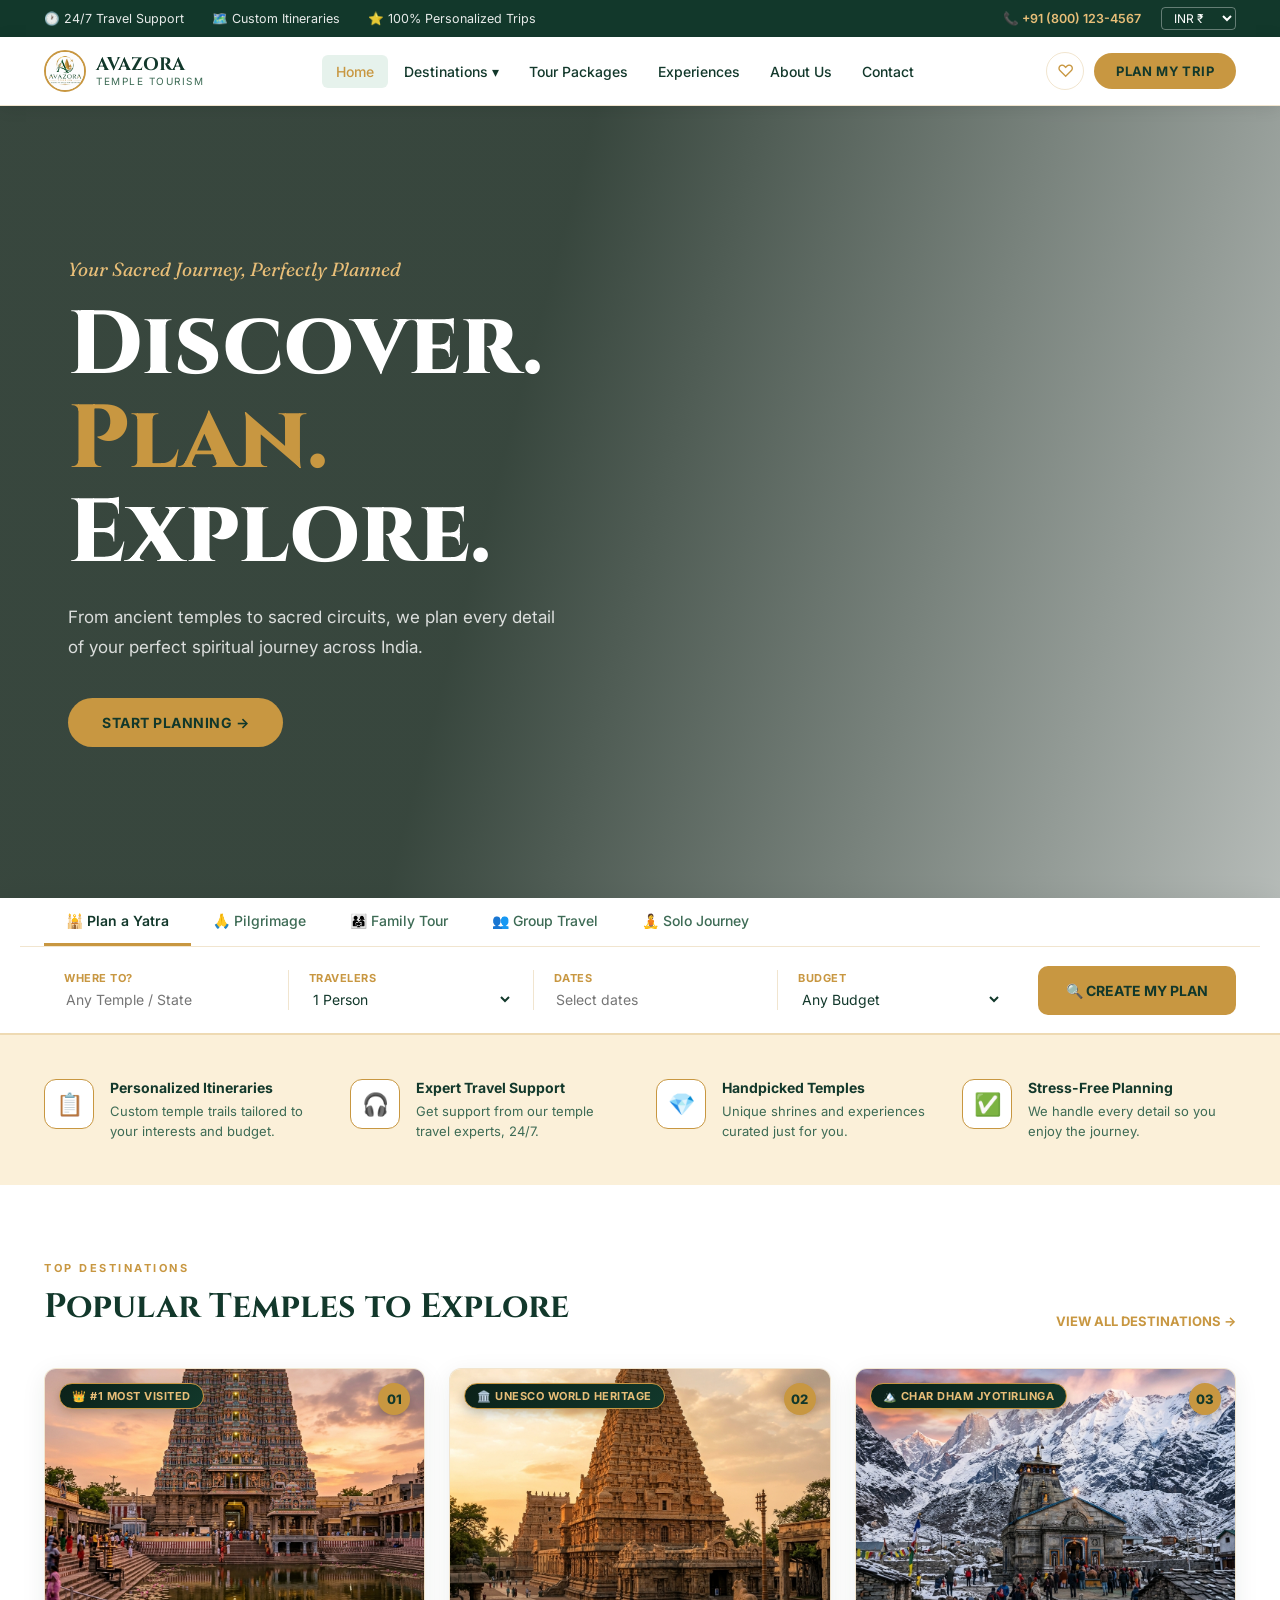
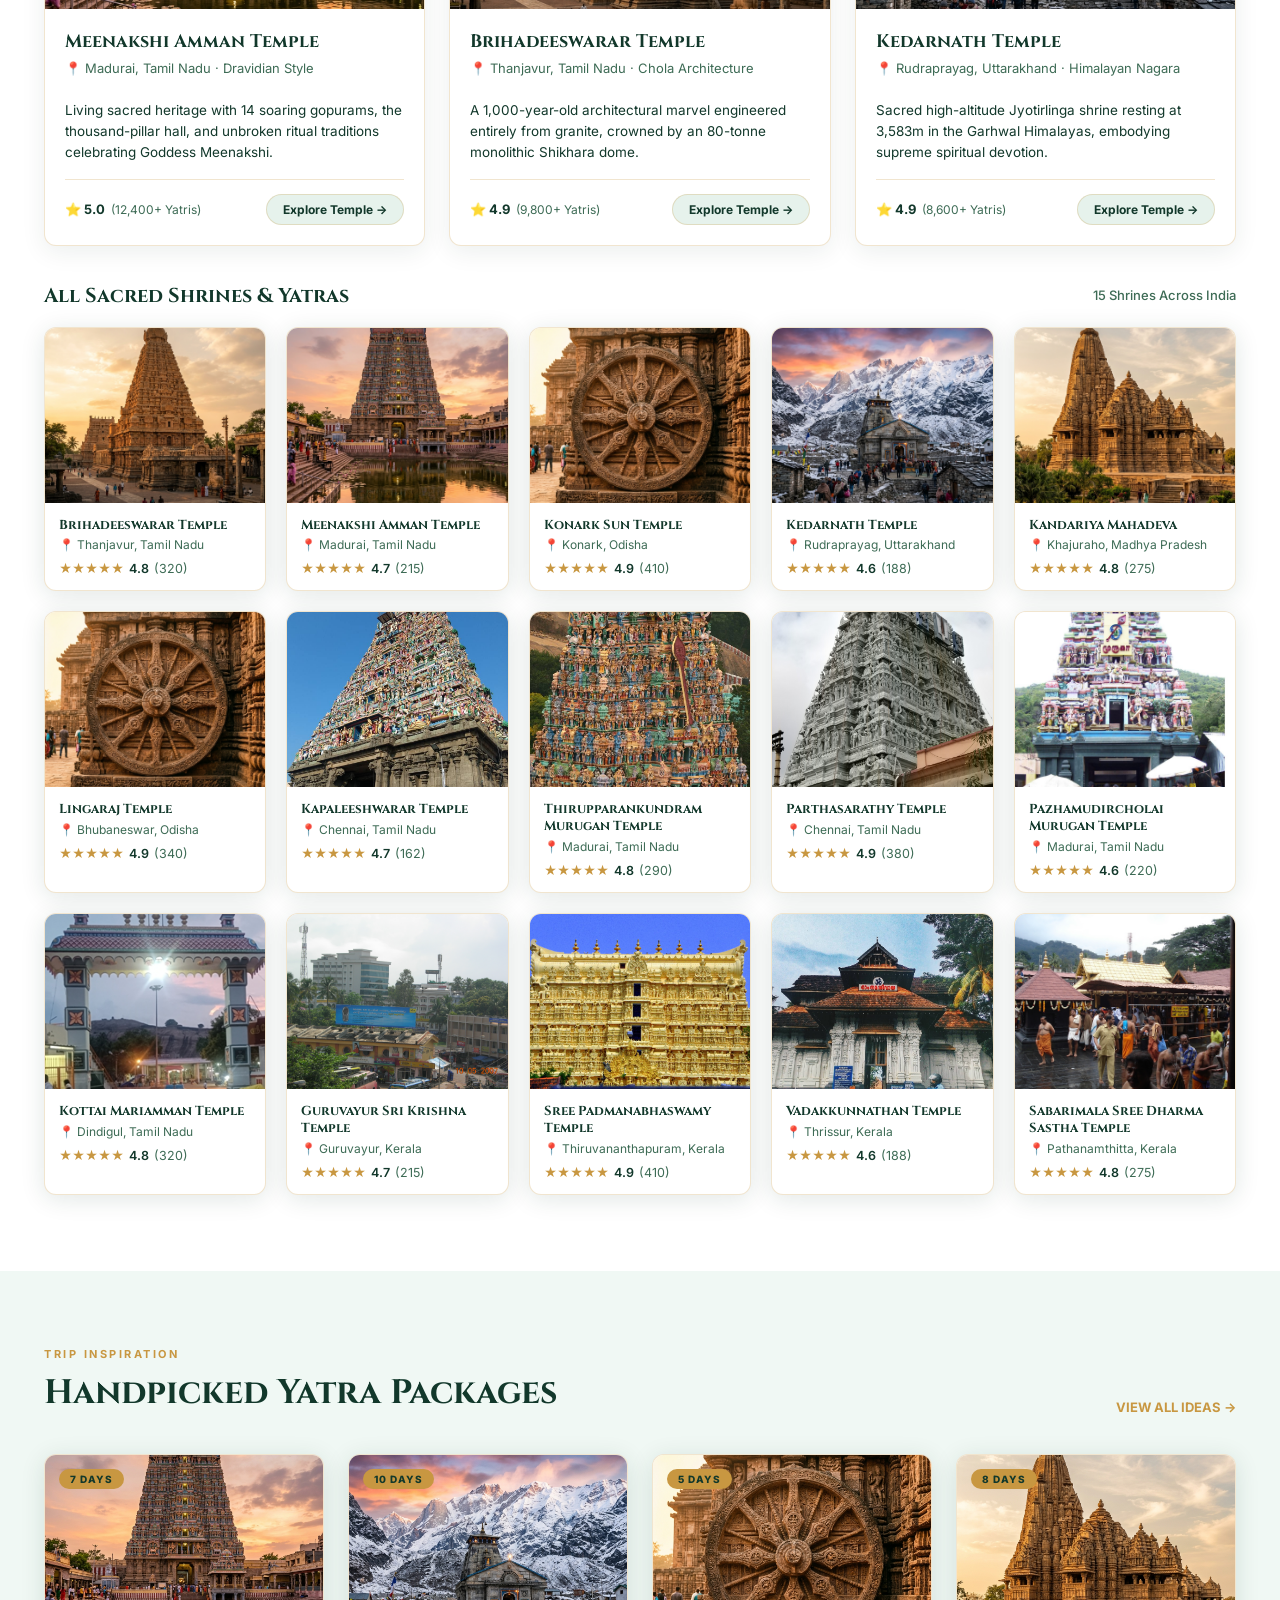
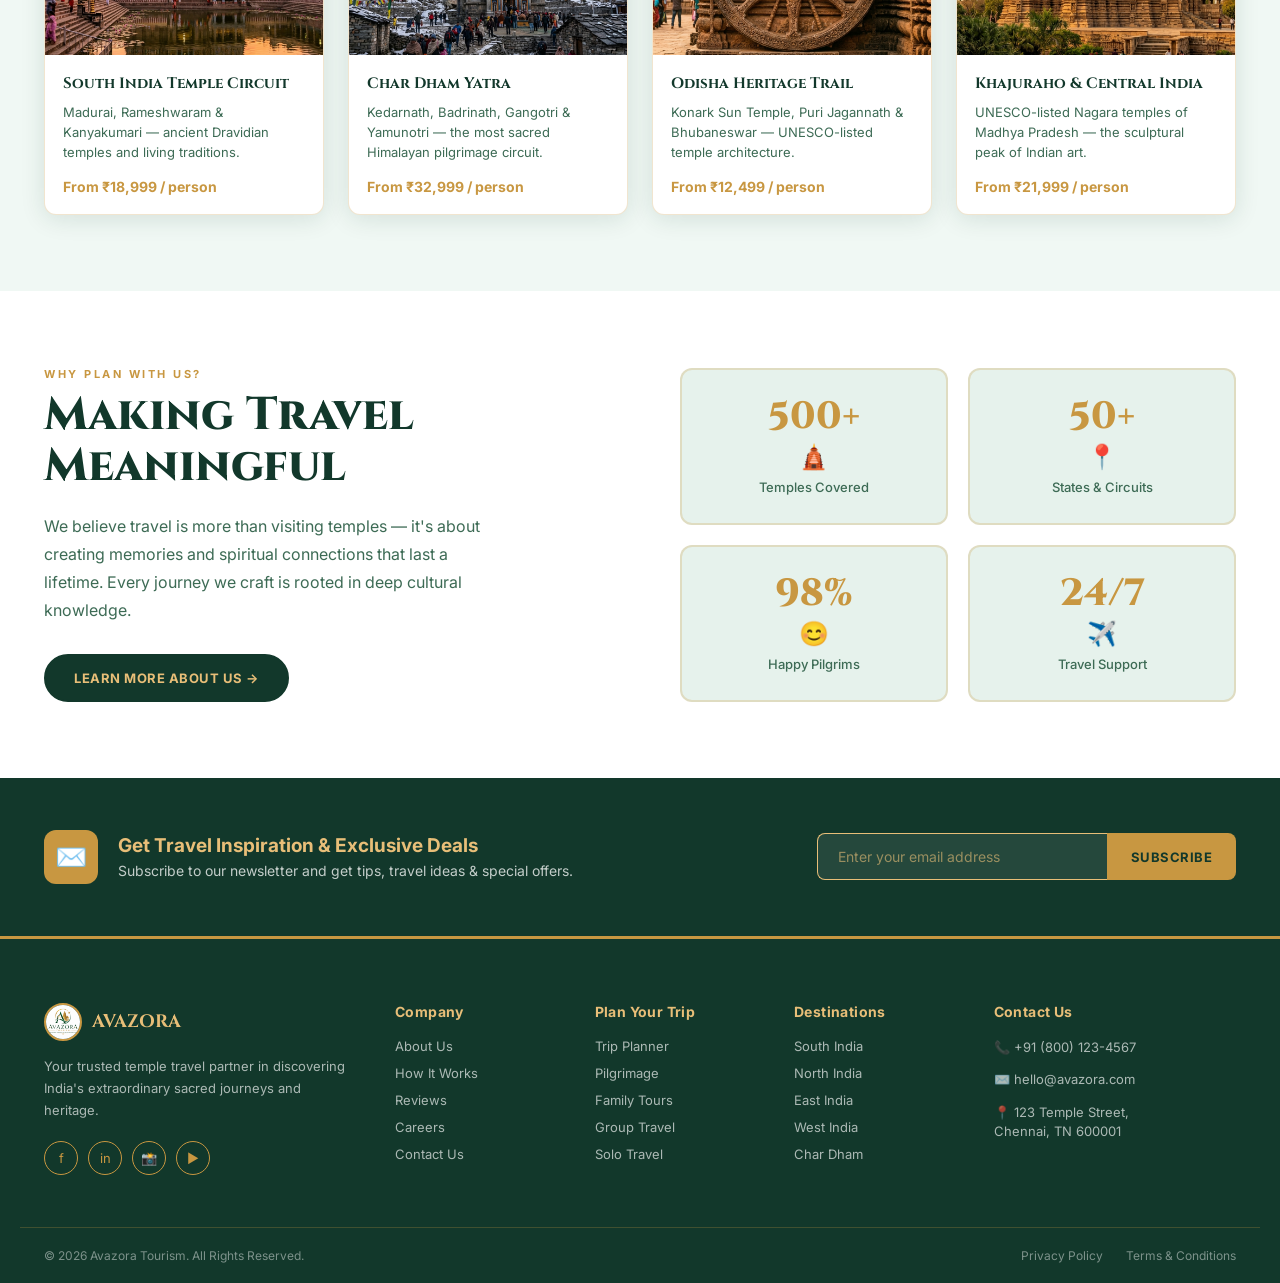
==== commit 3671c52f: "Add 2-second looping temple video to hero and 3-image showcase to popular temples section" ====
--- a/index.html
+++ b/index.html
@@ -163,13 +163,15 @@
         position: relative; height: 88vh; min-height: 560px;
         overflow: hidden; display: flex; align-items: center;
     }
-    .hero-img {
+    .hero-img, .hero-video {
         position: absolute; inset: 0;
         width: 100%; height: 100%; object-fit: cover; object-position: center top;
+        z-index: 1;
     }
     .hero-overlay {
         position: absolute; inset: 0;
         background: linear-gradient(105deg, rgba(12,30,19,0.82) 40%, rgba(12,30,19,0.30) 100%);
+        z-index: 2;
     }
     .hero-content {
         position: relative; z-index: 2;
@@ -289,6 +291,143 @@
         transition: 0.2s; border-bottom: 1px solid transparent;
     }
     .view-all:hover { border-bottom-color: var(--gold); }
+
+    /* ─────────────────────────────
+       MOST POPULAR TEMPLES (TOP 3 SHOWCASE)
+    ───────────────────────────── */
+    .most-popular-showcase {
+        display: grid;
+        grid-template-columns: repeat(3, 1fr);
+        gap: 24px;
+        margin-bottom: 36px;
+    }
+    .pop-card {
+        background: var(--white);
+        border: 1.5px solid var(--border);
+        border-radius: var(--radius);
+        overflow: hidden;
+        box-shadow: 0 6px 24px rgba(18,56,43,0.08);
+        transition: transform 0.3s ease, box-shadow 0.3s ease, border-color 0.3s ease;
+        position: relative;
+        display: flex;
+        flex-direction: column;
+    }
+    .pop-card:hover {
+        transform: translateY(-8px);
+        box-shadow: 0 16px 40px rgba(18,56,43,0.16);
+        border-color: var(--gold);
+    }
+    .pop-card-img-wrap {
+        position: relative;
+        height: 240px;
+        overflow: hidden;
+    }
+    .pop-card-img-wrap img {
+        width: 100%;
+        height: 100%;
+        object-fit: cover;
+        transition: transform 0.5s ease;
+    }
+    .pop-card:hover .pop-card-img-wrap img {
+        transform: scale(1.06);
+    }
+    .pop-badge {
+        position: absolute;
+        top: 14px;
+        left: 14px;
+        background: linear-gradient(135deg, #0B2119, #12382B);
+        color: var(--gold-bright);
+        font-size: 11px;
+        font-weight: 700;
+        letter-spacing: 0.5px;
+        text-transform: uppercase;
+        padding: 5px 12px;
+        border-radius: 20px;
+        border: 1px solid var(--gold);
+        box-shadow: 0 4px 12px rgba(0,0,0,0.25);
+    }
+    .pop-rank {
+        position: absolute;
+        top: 14px;
+        right: 14px;
+        background: var(--gold);
+        color: var(--green);
+        width: 32px;
+        height: 32px;
+        border-radius: 50%;
+        display: flex;
+        align-items: center;
+        justify-content: center;
+        font-weight: 800;
+        font-size: 13px;
+        box-shadow: 0 4px 10px rgba(0,0,0,0.2);
+    }
+    .pop-body {
+        padding: 20px;
+        flex: 1;
+        display: flex;
+        flex-direction: column;
+    }
+    .pop-title {
+        font-family: 'Cinzel', serif;
+        font-size: 18px;
+        font-weight: 700;
+        color: var(--green);
+        margin: 0 0 6px;
+    }
+    .pop-meta {
+        font-size: 13px;
+        color: var(--text-soft);
+        margin-bottom: 10px;
+        display: flex;
+        align-items: center;
+        gap: 6px;
+    }
+    .pop-desc {
+        font-size: 13.5px;
+        color: var(--text);
+        line-height: 1.55;
+        margin-bottom: 16px;
+        flex: 1;
+    }
+    .pop-footer {
+        display: flex;
+        align-items: center;
+        justify-content: space-between;
+        padding-top: 14px;
+        border-top: 1px solid var(--border);
+    }
+    .pop-rating {
+        display: flex;
+        align-items: center;
+        gap: 6px;
+        font-size: 13px;
+        font-weight: 700;
+        color: var(--green);
+    }
+    .pop-btn {
+        background: var(--green-pale);
+        color: var(--green);
+        padding: 7px 16px;
+        border-radius: 20px;
+        font-size: 12px;
+        font-weight: 700;
+        border: 1px solid var(--border);
+        transition: 0.2s;
+        text-decoration: none;
+    }
+    .pop-btn:hover {
+        background: var(--gold);
+        color: var(--green);
+        border-color: var(--gold);
+    }
+
+    @media (max-width: 900px) {
+        .most-popular-showcase { grid-template-columns: repeat(2, 1fr); }
+    }
+    @media (max-width: 600px) {
+        .most-popular-showcase { grid-template-columns: 1fr; }
+    }
 
     /* ─────────────────────────────
        TEMPLE GRID
@@ -627,7 +766,10 @@
          HERO
     ═══════════════════════════════════════════ -->
     <section class="hero" id="home">
-        <img src="images/brihadeeswarar.jpg" alt="Brihadeeswarar Temple" class="hero-img" onerror="this.src='images/meenakshi.jpg'">
+        <video autoplay muted loop playsinline poster="images/brihadeeswarar.jpg" class="hero-video" id="heroVideo">
+            <source src="images/hero_video.mp4" type="video/mp4">
+            <img src="images/brihadeeswarar.jpg" alt="Brihadeeswarar Temple" class="hero-img">
+        </video>
         <div class="hero-overlay"></div>
         <div class="hero-content">
             <p class="hero-tagline">Your Sacred Journey, Perfectly Planned</p>
@@ -735,8 +877,71 @@
                     <span class="eyebrow">TOP DESTINATIONS</span>
                     <h2>Popular Temples to Explore</h2>
                 </div>
-                <a href="#temples" class="view-all">VIEW ALL DESTINATIONS →</a>
-            </div>
+                <a href="destinations.html" class="view-all">VIEW ALL DESTINATIONS →</a>
+            </div>
+
+            <!-- Top 3 Most Popular Temples Showcase (3 Images) -->
+            <div class="most-popular-showcase">
+                <!-- Card 1 -->
+                <div class="pop-card">
+                    <div class="pop-card-img-wrap">
+                        <img src="images/meenakshi.jpg" alt="Meenakshi Amman Temple" loading="lazy">
+                        <span class="pop-badge">👑 #1 Most Visited</span>
+                        <span class="pop-rank">01</span>
+                    </div>
+                    <div class="pop-body">
+                        <h3 class="pop-title">Meenakshi Amman Temple</h3>
+                        <div class="pop-meta">📍 Madurai, Tamil Nadu · Dravidian Style</div>
+                        <p class="pop-desc">Living sacred heritage with 14 soaring gopurams, the thousand-pillar hall, and unbroken ritual traditions celebrating Goddess Meenakshi.</p>
+                        <div class="pop-footer">
+                            <div class="pop-rating">⭐ 5.0 <span style="font-size:12px;color:var(--text-soft);font-weight:400;">(12,400+ Yatris)</span></div>
+                            <a href="destinations.html?state=Tamil Nadu" class="pop-btn">Explore Temple →</a>
+                        </div>
+                    </div>
+                </div>
+
+                <!-- Card 2 -->
+                <div class="pop-card">
+                    <div class="pop-card-img-wrap">
+                        <img src="images/brihadeeswarar.jpg" alt="Brihadeeswarar Temple" loading="lazy">
+                        <span class="pop-badge">🏛️ UNESCO World Heritage</span>
+                        <span class="pop-rank">02</span>
+                    </div>
+                    <div class="pop-body">
+                        <h3 class="pop-title">Brihadeeswarar Temple</h3>
+                        <div class="pop-meta">📍 Thanjavur, Tamil Nadu · Chola Architecture</div>
+                        <p class="pop-desc">A 1,000-year-old architectural marvel engineered entirely from granite, crowned by an 80-tonne monolithic Shikhara dome.</p>
+                        <div class="pop-footer">
+                            <div class="pop-rating">⭐ 4.9 <span style="font-size:12px;color:var(--text-soft);font-weight:400;">(9,800+ Yatris)</span></div>
+                            <a href="destinations.html?state=Tamil Nadu" class="pop-btn">Explore Temple →</a>
+                        </div>
+                    </div>
+                </div>
+
+                <!-- Card 3 -->
+                <div class="pop-card">
+                    <div class="pop-card-img-wrap">
+                        <img src="images/kedarnath.jpg" alt="Kedarnath Temple" loading="lazy">
+                        <span class="pop-badge">🏔️ Char Dham Jyotirlinga</span>
+                        <span class="pop-rank">03</span>
+                    </div>
+                    <div class="pop-body">
+                        <h3 class="pop-title">Kedarnath Temple</h3>
+                        <div class="pop-meta">📍 Rudraprayag, Uttarakhand · Himalayan Nagara</div>
+                        <p class="pop-desc">Sacred high-altitude Jyotirlinga shrine resting at 3,583m in the Garhwal Himalayas, embodying supreme spiritual devotion.</p>
+                        <div class="pop-footer">
+                            <div class="pop-rating">⭐ 4.9 <span style="font-size:12px;color:var(--text-soft);font-weight:400;">(8,600+ Yatris)</span></div>
+                            <a href="destinations.html?state=Uttarakhand" class="pop-btn">Explore Temple →</a>
+                        </div>
+                    </div>
+                </div>
+            </div>
+
+            <div style="margin: 36px 0 18px; display:flex; justify-content:space-between; align-items:center;">
+                <h3 style="font-family:'Cinzel',serif; font-size:20px; color:var(--green); margin:0;">All Sacred Shrines &amp; Yatras</h3>
+                <span style="font-size:13px; color:var(--text-soft); font-weight:500;">15 Shrines Across India</span>
+            </div>
+
             <!-- Rendered by main.js into .temple-grid-w -->
             <div class="temple-grid-w" id="templeGrid"></div>
         </div>
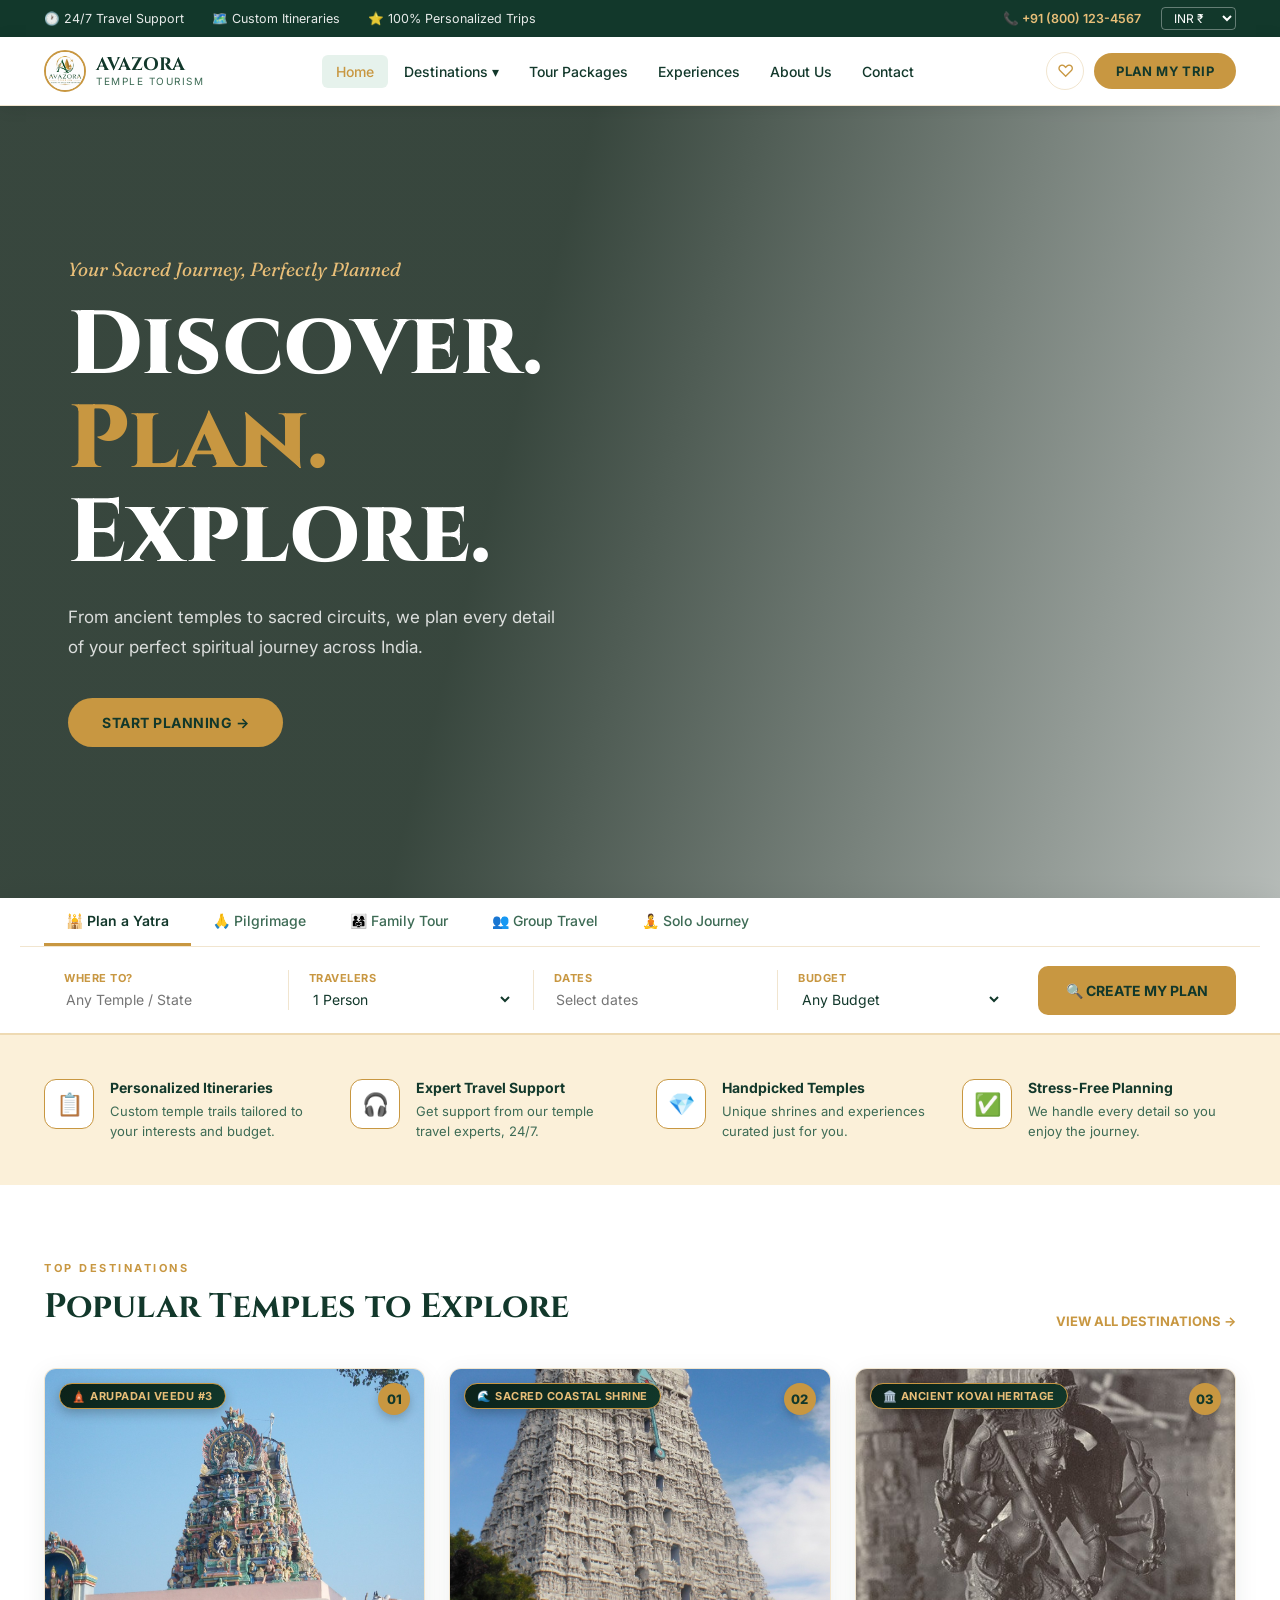
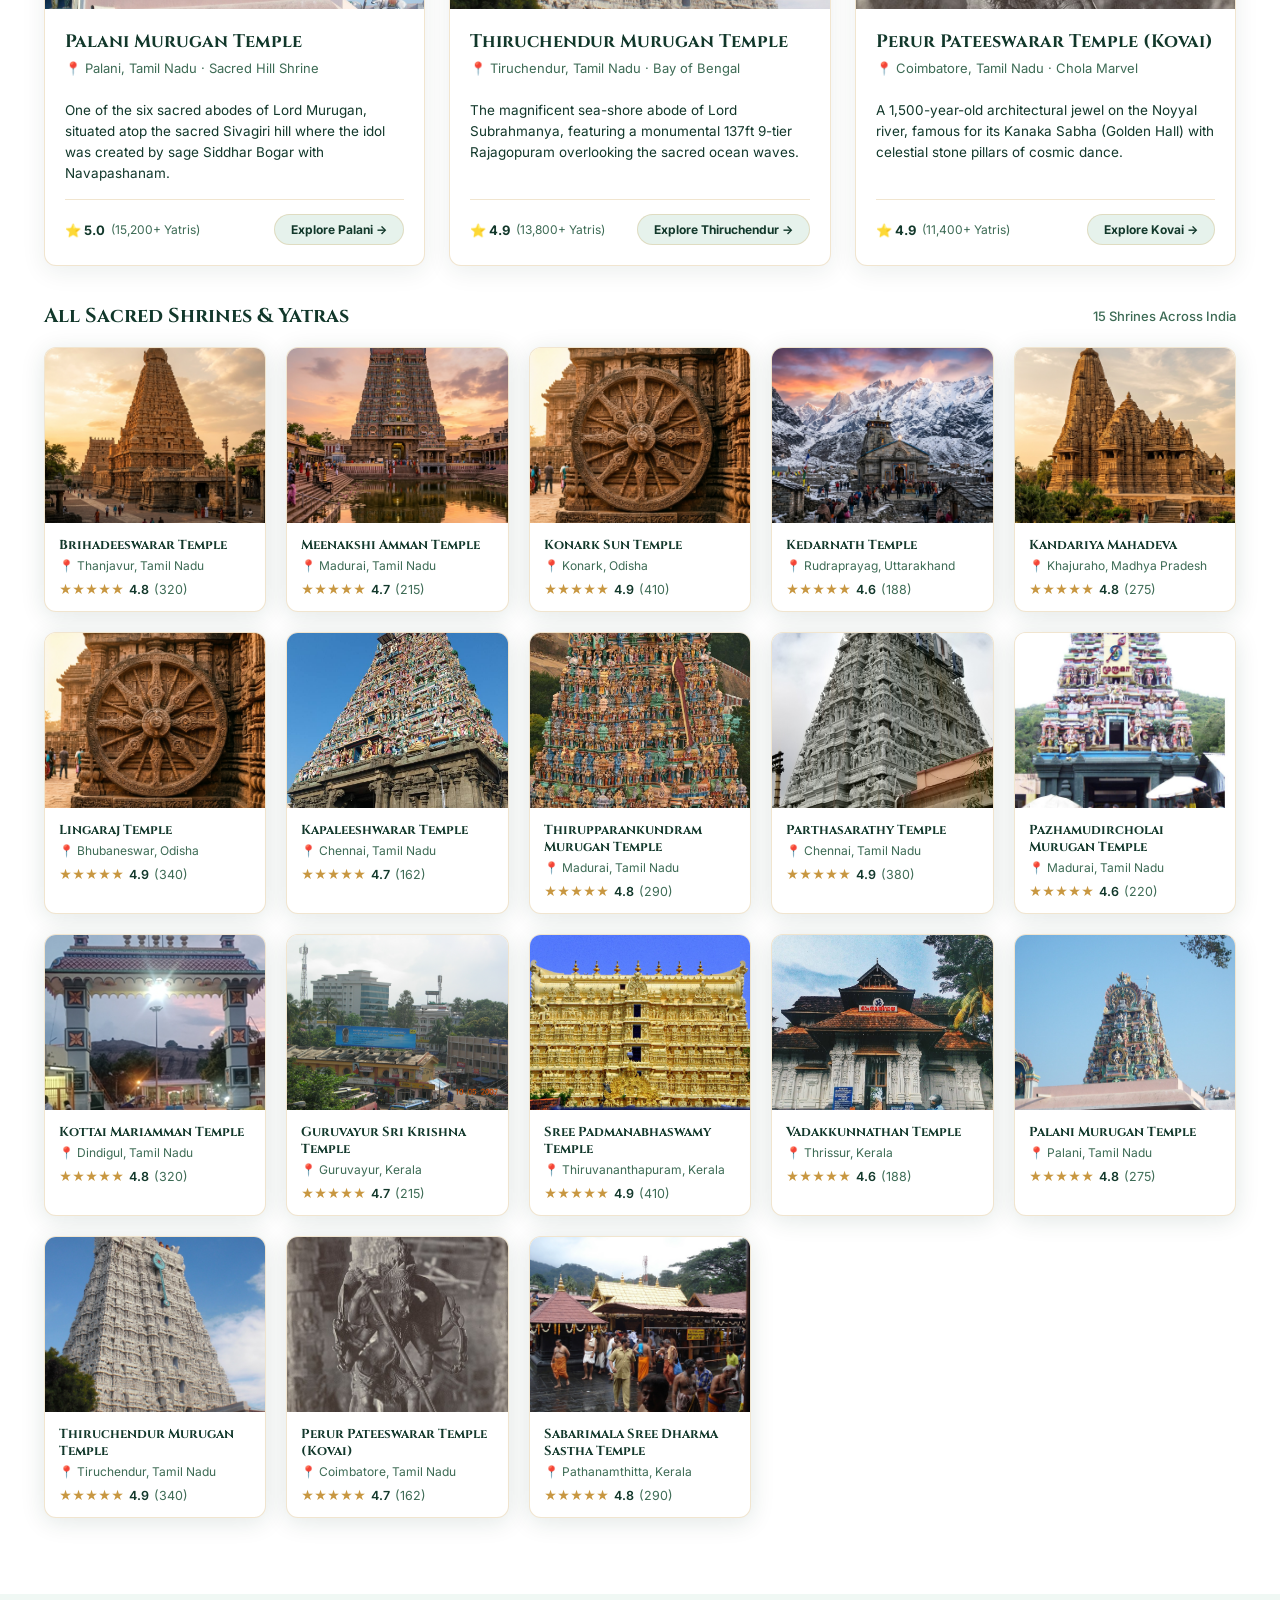
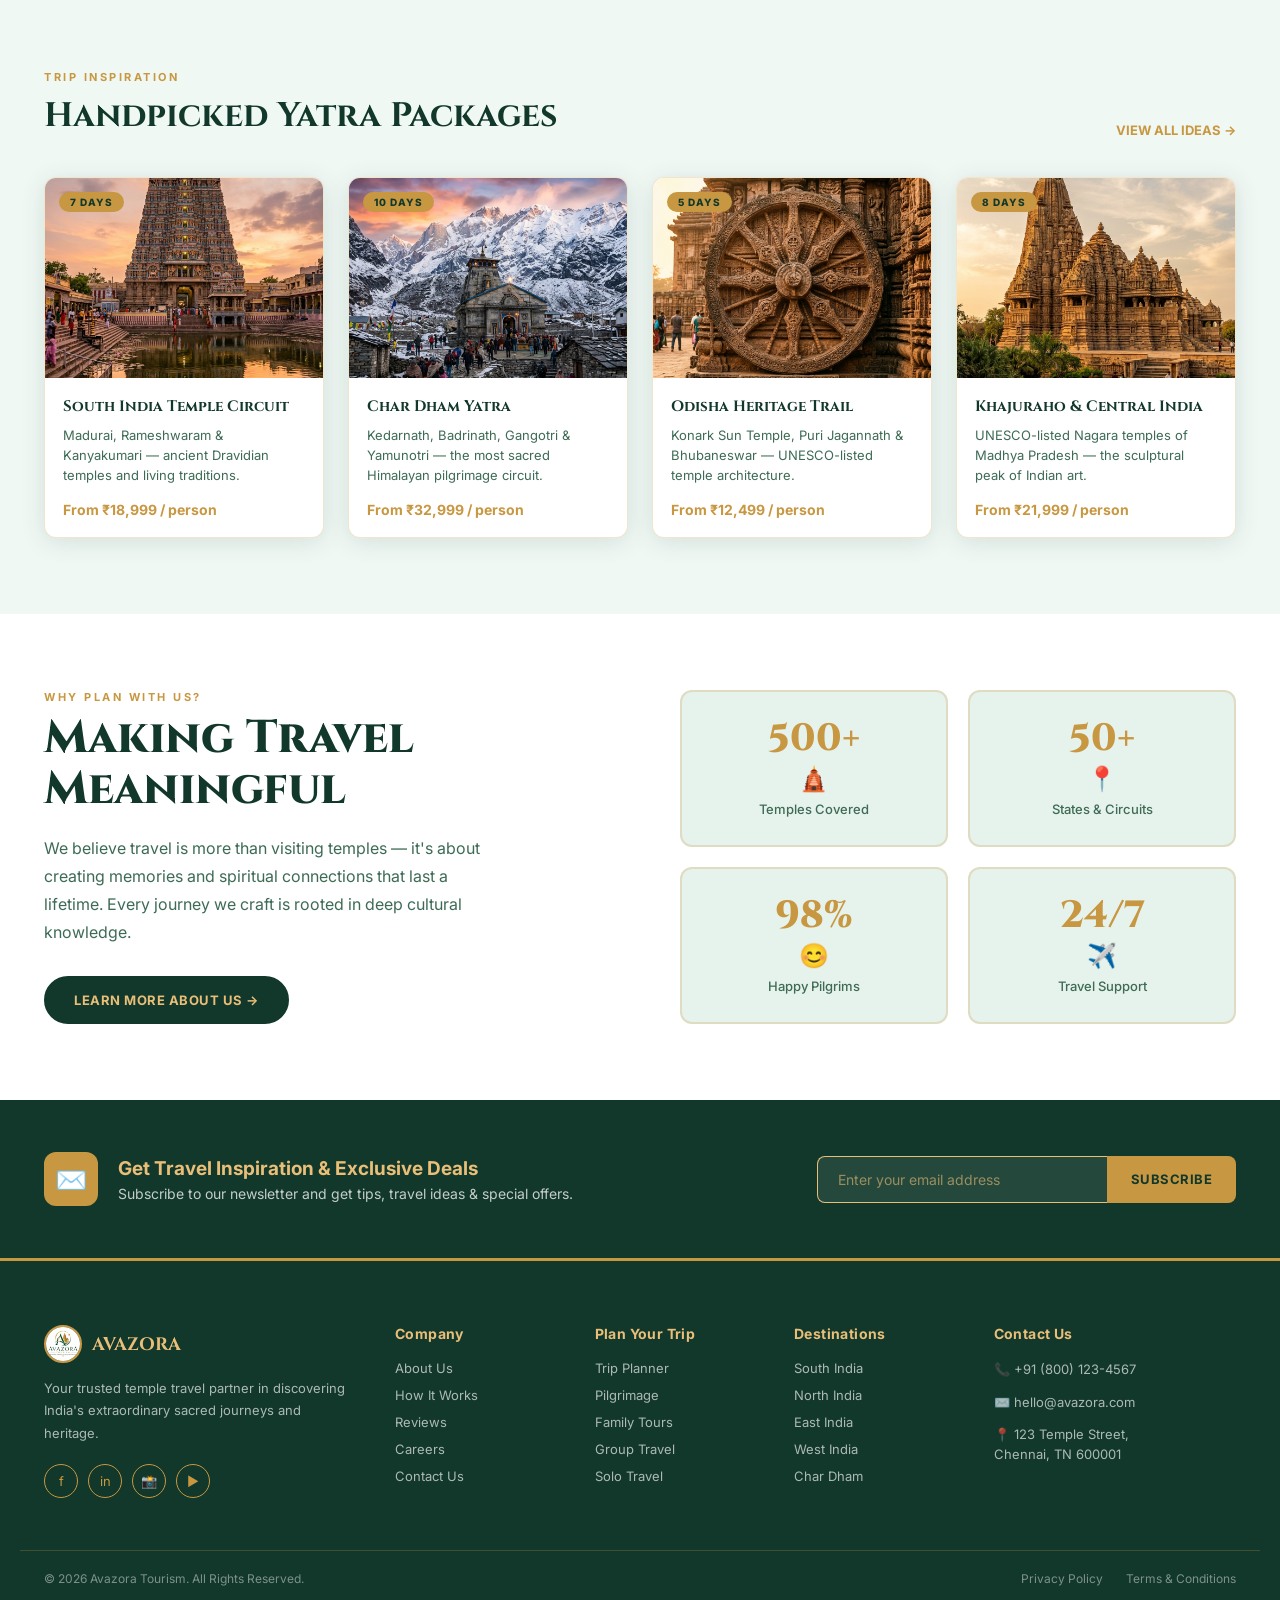
==== commit 68ada599: "Add Palani, Thiruchendur, and Kovai temple images and update popular temples showcase" ====
--- a/index.html
+++ b/index.html
@@ -880,58 +880,58 @@
                 <a href="destinations.html" class="view-all">VIEW ALL DESTINATIONS →</a>
             </div>
 
-            <!-- Top 3 Most Popular Temples Showcase (3 Images) -->
+            <!-- Top 3 Most Popular Temples Showcase (Palani, Thiruchendur, Kovai) -->
             <div class="most-popular-showcase">
-                <!-- Card 1 -->
+                <!-- Card 1: Palani -->
                 <div class="pop-card">
                     <div class="pop-card-img-wrap">
-                        <img src="images/meenakshi.jpg" alt="Meenakshi Amman Temple" loading="lazy">
-                        <span class="pop-badge">👑 #1 Most Visited</span>
+                        <img src="images/palani.jpg" alt="Palani Murugan Temple" loading="lazy" onerror="this.src='images/meenakshi.jpg'">
+                        <span class="pop-badge">🛕 Arupadai Veedu #3</span>
                         <span class="pop-rank">01</span>
                     </div>
                     <div class="pop-body">
-                        <h3 class="pop-title">Meenakshi Amman Temple</h3>
-                        <div class="pop-meta">📍 Madurai, Tamil Nadu · Dravidian Style</div>
-                        <p class="pop-desc">Living sacred heritage with 14 soaring gopurams, the thousand-pillar hall, and unbroken ritual traditions celebrating Goddess Meenakshi.</p>
+                        <h3 class="pop-title">Palani Murugan Temple</h3>
+                        <div class="pop-meta">📍 Palani, Tamil Nadu · Sacred Hill Shrine</div>
+                        <p class="pop-desc">One of the six sacred abodes of Lord Murugan, situated atop the sacred Sivagiri hill where the idol was created by sage Siddhar Bogar with Navapashanam.</p>
                         <div class="pop-footer">
-                            <div class="pop-rating">⭐ 5.0 <span style="font-size:12px;color:var(--text-soft);font-weight:400;">(12,400+ Yatris)</span></div>
-                            <a href="destinations.html?state=Tamil Nadu" class="pop-btn">Explore Temple →</a>
+                            <div class="pop-rating">⭐ 5.0 <span style="font-size:12px;color:var(--text-soft);font-weight:400;">(15,200+ Yatris)</span></div>
+                            <a href="destinations.html?state=Tamil Nadu" class="pop-btn">Explore Palani →</a>
                         </div>
                     </div>
                 </div>
 
-                <!-- Card 2 -->
+                <!-- Card 2: Thiruchendur -->
                 <div class="pop-card">
                     <div class="pop-card-img-wrap">
-                        <img src="images/brihadeeswarar.jpg" alt="Brihadeeswarar Temple" loading="lazy">
-                        <span class="pop-badge">🏛️ UNESCO World Heritage</span>
+                        <img src="images/thiruchendur.jpg" alt="Thiruchendur Murugan Temple" loading="lazy" onerror="this.src='images/thirupparankundram.jpg'">
+                        <span class="pop-badge">🌊 Sacred Coastal Shrine</span>
                         <span class="pop-rank">02</span>
                     </div>
                     <div class="pop-body">
-                        <h3 class="pop-title">Brihadeeswarar Temple</h3>
-                        <div class="pop-meta">📍 Thanjavur, Tamil Nadu · Chola Architecture</div>
-                        <p class="pop-desc">A 1,000-year-old architectural marvel engineered entirely from granite, crowned by an 80-tonne monolithic Shikhara dome.</p>
+                        <h3 class="pop-title">Thiruchendur Murugan Temple</h3>
+                        <div class="pop-meta">📍 Tiruchendur, Tamil Nadu · Bay of Bengal</div>
+                        <p class="pop-desc">The magnificent sea-shore abode of Lord Subrahmanya, featuring a monumental 137ft 9-tier Rajagopuram overlooking the sacred ocean waves.</p>
                         <div class="pop-footer">
-                            <div class="pop-rating">⭐ 4.9 <span style="font-size:12px;color:var(--text-soft);font-weight:400;">(9,800+ Yatris)</span></div>
-                            <a href="destinations.html?state=Tamil Nadu" class="pop-btn">Explore Temple →</a>
+                            <div class="pop-rating">⭐ 4.9 <span style="font-size:12px;color:var(--text-soft);font-weight:400;">(13,800+ Yatris)</span></div>
+                            <a href="destinations.html?state=Tamil Nadu" class="pop-btn">Explore Thiruchendur →</a>
                         </div>
                     </div>
                 </div>
 
-                <!-- Card 3 -->
+                <!-- Card 3: Kovai Perur -->
                 <div class="pop-card">
                     <div class="pop-card-img-wrap">
-                        <img src="images/kedarnath.jpg" alt="Kedarnath Temple" loading="lazy">
-                        <span class="pop-badge">🏔️ Char Dham Jyotirlinga</span>
+                        <img src="images/kovai.jpg" alt="Perur Pateeswarar Temple Kovai" loading="lazy" onerror="this.src='images/brihadeeswarar.jpg'">
+                        <span class="pop-badge">🏛️ Ancient Kovai Heritage</span>
                         <span class="pop-rank">03</span>
                     </div>
                     <div class="pop-body">
-                        <h3 class="pop-title">Kedarnath Temple</h3>
-                        <div class="pop-meta">📍 Rudraprayag, Uttarakhand · Himalayan Nagara</div>
-                        <p class="pop-desc">Sacred high-altitude Jyotirlinga shrine resting at 3,583m in the Garhwal Himalayas, embodying supreme spiritual devotion.</p>
+                        <h3 class="pop-title">Perur Pateeswarar Temple (Kovai)</h3>
+                        <div class="pop-meta">📍 Coimbatore, Tamil Nadu · Chola Marvel</div>
+                        <p class="pop-desc">A 1,500-year-old architectural jewel on the Noyyal river, famous for its Kanaka Sabha (Golden Hall) with celestial stone pillars of cosmic dance.</p>
                         <div class="pop-footer">
-                            <div class="pop-rating">⭐ 4.9 <span style="font-size:12px;color:var(--text-soft);font-weight:400;">(8,600+ Yatris)</span></div>
-                            <a href="destinations.html?state=Uttarakhand" class="pop-btn">Explore Temple →</a>
+                            <div class="pop-rating">⭐ 4.9 <span style="font-size:12px;color:var(--text-soft);font-weight:400;">(11,400+ Yatris)</span></div>
+                            <a href="destinations.html?state=Tamil Nadu" class="pop-btn">Explore Kovai →</a>
                         </div>
                     </div>
                 </div>
